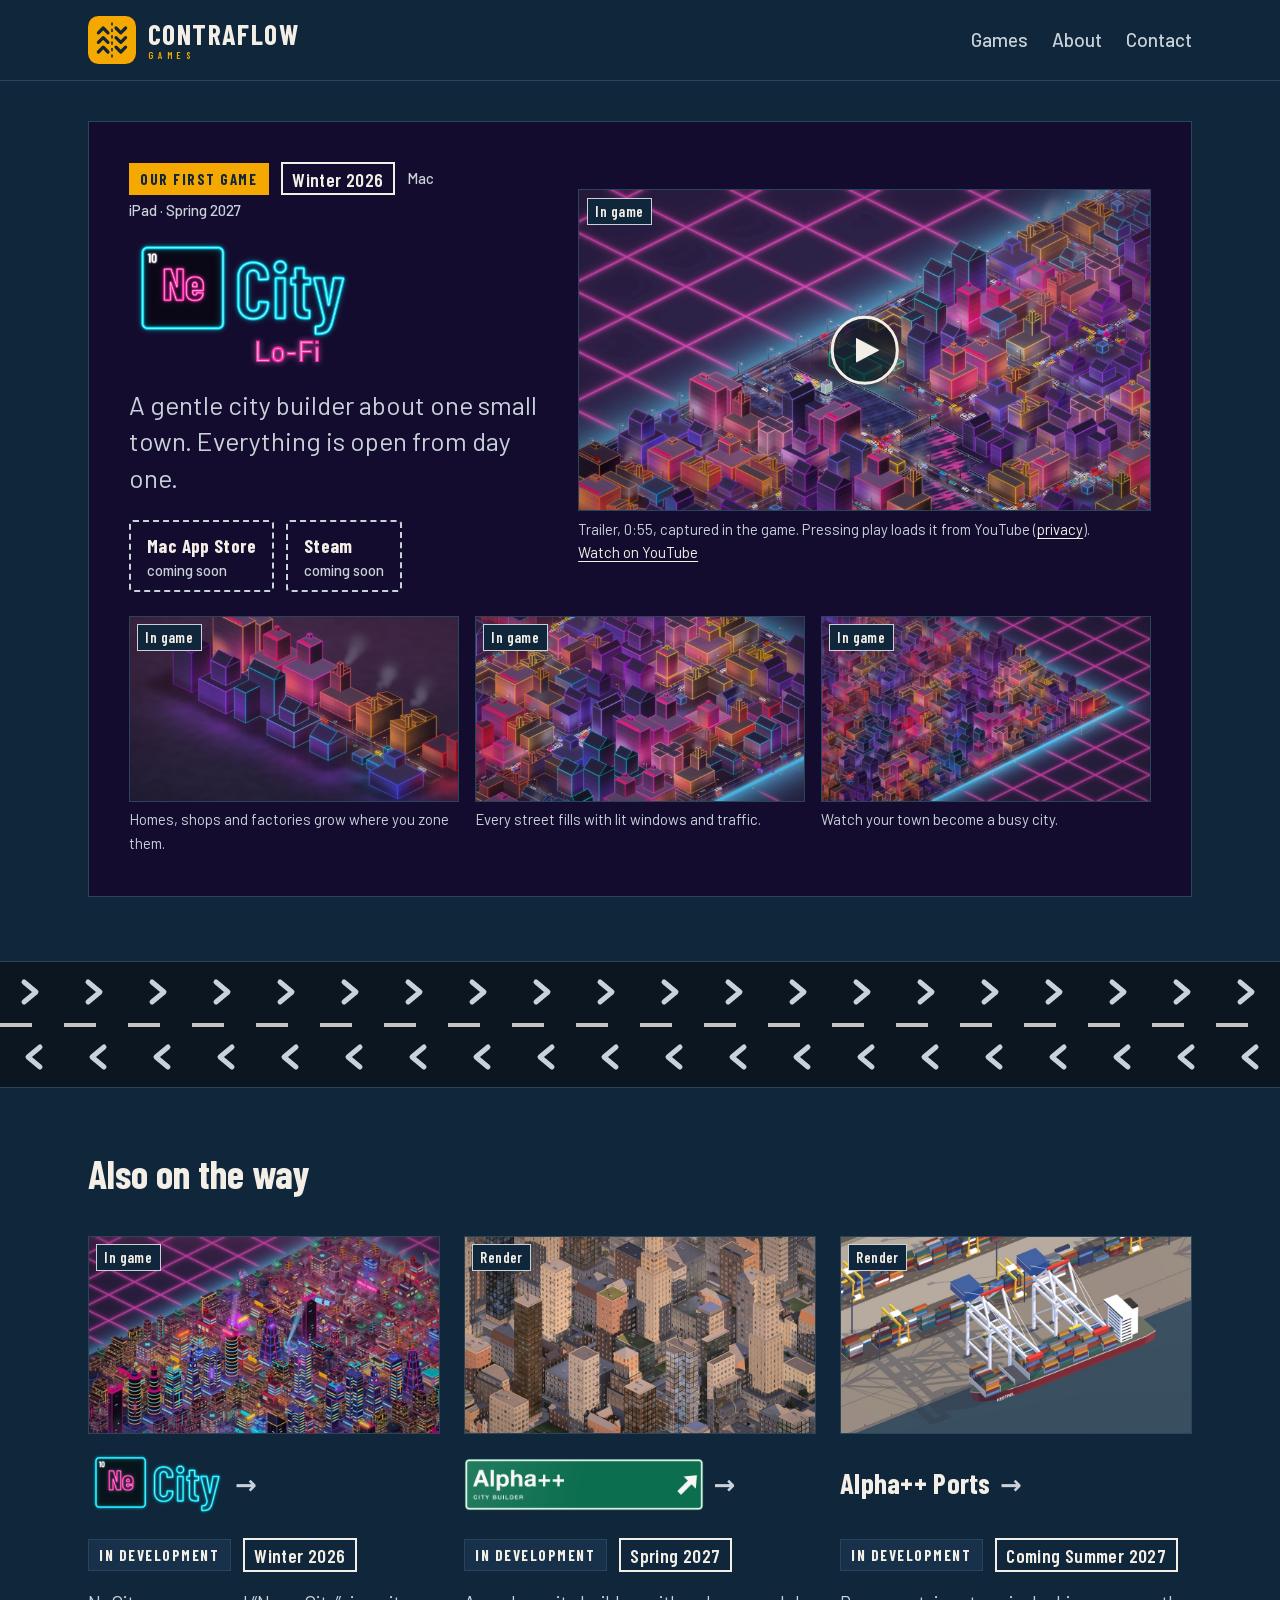
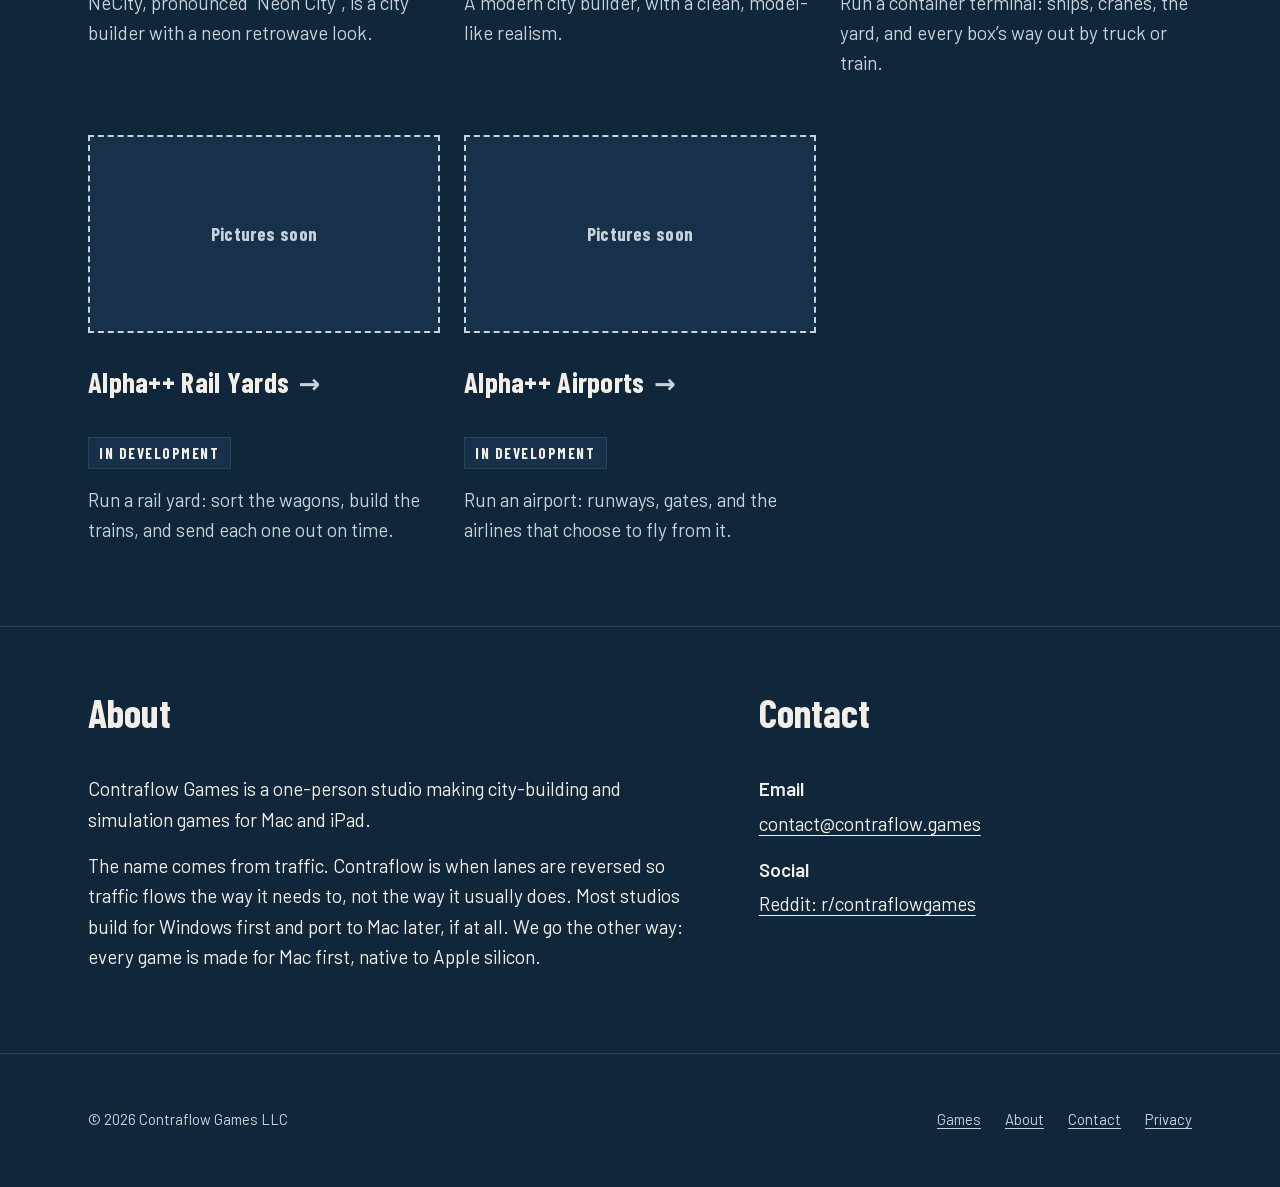
==== index.html @ c196de08 "Site: the port game is Alpha++ Ports; Alpha++ Rail Yards and Alpha++ Airports join as in development" ====
<!doctype html>
<html lang="en">
<head>
<meta charset="utf-8">
<meta name="viewport" content="width=device-width, initial-scale=1">
<title>Contraflow Games – city-building and simulation games</title>
<meta name="description" content="Contraflow Games makes city-building and simulation games for Mac.">
<link rel="icon" href="/favicon.svg" type="image/svg+xml">
<link rel="icon" href="/favicon-32.png" sizes="32x32" type="image/png">
<link rel="apple-touch-icon" href="/apple-touch-icon.png">
<link rel="manifest" href="/site.webmanifest">
<meta name="theme-color" content="#10263A">
<link rel="canonical" href="https://contraflow.games/">
<!-- Open Graph and Twitter, absolute to the live site. -->
<meta property="og:url" content="https://contraflow.games/">
<meta property="og:type" content="website">
<meta property="og:site_name" content="Contraflow Games">
<meta property="og:title" content="Contraflow Games – city-building and simulation games">
<meta property="og:description" content="Contraflow Games makes city-building and simulation games for Mac.">
<meta property="og:image" content="https://contraflow.games/og-image.png">
<meta property="og:image:width" content="1200">
<meta property="og:image:height" content="630">
<meta property="og:image:alt" content="The Contraflow Games lane mark and wordmark over a two-lane road">
<meta name="twitter:card" content="summary_large_image">
<meta name="twitter:title" content="Contraflow Games – city-building and simulation games">
<meta name="twitter:description" content="Contraflow Games makes city-building and simulation games for Mac.">
<meta name="twitter:image" content="https://contraflow.games/og-image.png">
<link rel="stylesheet" href="/brand/tokens.css">
<link rel="stylesheet" href="/assets/site.css">
</head>
<body>
<a class="skip" href="#main">Skip to content</a>
<header class="site-header">
  <div class="wrap">
    <a class="brand" href="/" aria-label="Contraflow Games, home">
      <img src="/logo/contraflow-lane-mark-full.svg" alt="" width="48" height="48">
      <span class="wordmark" aria-hidden="true"><span class="name">Contraflow</span><span class="kind">Games</span></span>
    </a>
    <nav class="site-nav" aria-label="Main">
      <ul>
        <li><a href="/games/">Games</a></li>
        <li><a href="/about/">About</a></li>
        <li><a href="/contact/">Contact</a></li>
      </ul>
    </nav>
  </div>
</header>
<main id="main">
  <h1 class="visually-hidden">Contraflow Games: city-building and simulation games, made for Mac</h1>
  <!-- NAME-DEPENDENT: "NeCity Lo-Fi" (renamed from NeCity Classic on 2026-10-12); the trademark check is still the owner's to-do. -->
  <section class="lead-game" aria-label="Our first game">
    <div class="wrap">
      <article class="game featured" aria-labelledby="classic">
        <div class="game-head">
          <ul class="labels">
            <li class="status first">Our first game</li>
            <li class="plate">Winter 2026</li>
            <li class="platform">Mac</li>
            <li class="platform">iPad · Spring 2027</li>
          </ul>
          <h2 class="game-name lead-name" id="classic"><img class="game-wordmark" src="/assets/img/brand/necity-lofi-lockup.png" alt="NeCity Lo-Fi" width="768" height="462"></h2>
          <p class="game-line">A gentle city builder about one small town. Everything is open from day one.</p>
          <!-- Placeholders until the store pages exist: plain text, not links. -->
          <ul class="stores" aria-label="Where to get it">
            <li class="store">Mac App Store<span class="store-when"><span class="visually-hidden"> — </span>coming soon</span></li>
            <li class="store">Steam<span class="store-when"><span class="visually-hidden"> — </span>coming soon</span></li>
          </ul>
        </div>
        <div class="gallery">
          <figure class="lead trailer">
            <!-- The NeCity trailer, on YouTube. Nothing from Google loads until the button is
                 pressed: /assets/trailer.js then swaps in a youtube-nocookie embed. The video ID
                 lives only in the "Watch on YouTube" link below (the script reads it from there),
                 which is also the way to the trailer without JavaScript. Never autoplay on load. -->
            <!-- The NeCity Lo-Fi trailer, on YouTube, loaded only on press (see the NeCity trailer's note and /assets/trailer.js). -->
            <div class="trailer-frame">
              <img src="/assets/img/lofi-trailer-poster-1600.jpg" width="1600" height="900" alt="">
              <span class="stamp">In game</span>
              <button type="button" class="trailer-play" aria-label="Play the NeCity Lo-Fi trailer" hidden></button>
            </div>
            <figcaption>Trailer, 0:55, captured in the game. Pressing play loads it from YouTube (<a href="/privacy/">privacy</a>). <a class="trailer-link" href="https://youtu.be/xC1ucnFZtsM">Watch on YouTube</a></figcaption>
          </figure>
          <ul class="shots">
            <li><figure><a class="zoom" href="/assets/img/lofi-first-blocks-2560.jpg"><img src="/assets/img/lofi-first-blocks-480.jpg" srcset="/assets/img/lofi-first-blocks-480.jpg 480w, /assets/img/lofi-first-blocks-800.jpg 800w, /assets/img/lofi-first-blocks-1600.jpg 1600w" sizes="(max-width: 760px) 100vw, 24rem" width="800" height="450" alt="NeCity Lo-Fi in game: homes, shops and factories along a lit street" loading="lazy" decoding="async"></a><span class="stamp">In game</span><figcaption>Homes, shops and factories grow where you zone them.</figcaption></figure></li>
            <li><figure><a class="zoom" href="/assets/img/lofi-street-life-2560.jpg"><img src="/assets/img/lofi-street-life-480.jpg" srcset="/assets/img/lofi-street-life-480.jpg 480w, /assets/img/lofi-street-life-800.jpg 800w, /assets/img/lofi-street-life-1600.jpg 1600w" sizes="(max-width: 760px) 100vw, 24rem" width="800" height="450" alt="NeCity Lo-Fi in game: a busy town of glowing blocks, with traffic on the streets between them" loading="lazy" decoding="async"></a><span class="stamp">In game</span><figcaption>Every street fills with lit windows and traffic.</figcaption></figure></li>
            <li><figure><a class="zoom" href="/assets/img/lofi-busy-city-2560.jpg"><img src="/assets/img/lofi-busy-city-480.jpg" srcset="/assets/img/lofi-busy-city-480.jpg 480w, /assets/img/lofi-busy-city-800.jpg 800w, /assets/img/lofi-busy-city-1600.jpg 1600w" sizes="(max-width: 760px) 100vw, 24rem" width="800" height="450" alt="NeCity Lo-Fi in game: a whole town grown into a busy city of glowing blocks" loading="lazy" decoding="async"></a><span class="stamp">In game</span><figcaption>Watch your town become a busy city.</figcaption></figure></li>
          </ul>
        </div>
      </article>
    </div>
  </section>
  <div class="road" aria-hidden="true">
    <div class="lane east"></div>
    <div class="centre-line"></div>
    <div class="lane west"></div>
  </div>
  <section class="section" id="games" aria-labelledby="games-title">
    <div class="wrap">
      <h2 id="games-title">Also on the way</h2>
      <div class="cards">
        <!-- NAME-DEPENDENT: "NeCity" is a working title, not yet trademark-cleared. Nothing with the name is published until the check clears. -->
        <article class="card" aria-labelledby="necity">
          <h3 class="game-name" id="necity"><a class="name-link" href="/games/#necity"><img class="game-wordmark" src="/assets/img/brand/necity-wordmark.png" alt="NeCity" width="852" height="421"></a></h3>
          <ul class="labels">
            <li class="status">In development</li>
            <li class="plate">Winter 2026</li>
          </ul>
          <figure><img src="/assets/img/necity-towers-480.jpg" srcset="/assets/img/necity-towers-480.jpg 480w, /assets/img/necity-towers-800.jpg 800w, /assets/img/necity-towers-1600.jpg 1600w" sizes="(max-width: 760px) 100vw, 24rem" width="800" height="450" alt="NeCity in game: the skyline up close, towers of many shapes lit in neon" loading="lazy" decoding="async"><span class="stamp">In game</span></figure>
          <p class="game-line">NeCity, pronounced &ldquo;Neon City&rdquo;, is a city builder with a neon retrowave look.</p>
        </article>
        <article class="card" aria-labelledby="alpha">
          <h3 class="game-name" id="alpha"><a class="name-link" href="/games/#alpha"><img class="game-wordmark sign" src="/assets/img/brand/alphapp-lockup.png" alt="Alpha++ · City builder" width="2356" height="520"></a></h3>
          <ul class="labels">
            <li class="status">In development</li>
            <li class="plate">Spring 2027</li>
          </ul>
          <figure><img src="/assets/img/alphapp-skyline-960.jpg" width="1600" height="900" alt="Alpha++ render: a dense downtown at golden hour, brick, stone and glass towers of many shapes, a staged hero frame" loading="lazy" decoding="async"><span class="stamp">Render</span></figure>
          <p class="game-line">A modern city builder, with a clean, model-like realism.</p>
        </article>
        <!-- PENDING: the in-game renders show invented ship lines ("Kestrel", "Corvane", "Halden") on the hulls, awaiting the owner's name check. -->
        <article class="card" aria-labelledby="quayside">
          <h3 class="game-name text-mark" id="quayside"><a class="name-link" href="/games/#quayside">Alpha++ Ports</a></h3>
          <ul class="labels">
            <li class="status">In development</li>
            <li class="plate">Coming Summer 2027</li>
          </ul>
          <figure><img src="/assets/img/port-terminal-hero-960.jpg" width="1600" height="900" alt="Alpha++ Ports render: two cranes working the container ship Kestrel at the quay, the stacked yard and its yard cranes behind" loading="lazy" decoding="async"><span class="stamp">Render</span></figure>
          <p class="game-line">Run a container terminal: ships, cranes, the yard, and every box&rsquo;s way out by truck or train.</p>
        </article>
        <article class="card" aria-labelledby="railyards">
          <h3 class="game-name text-mark" id="railyards"><a class="name-link" href="/games/#railyards">Alpha++ Rail Yards</a></h3>
          <ul class="labels">
            <li class="status">In development</li>
          </ul>
          <figure><div class="pic-soon" role="img" aria-label="Alpha++ Rail Yards: pictures soon">Pictures soon</div></figure>
          <p class="game-line">Run a rail yard: sort the wagons, build the trains, and send each one out on time.</p>
        </article>
        <article class="card" aria-labelledby="airports">
          <h3 class="game-name text-mark" id="airports"><a class="name-link" href="/games/#airports">Alpha++ Airports</a></h3>
          <ul class="labels">
            <li class="status">In development</li>
          </ul>
          <figure><div class="pic-soon" role="img" aria-label="Alpha++ Airports: pictures soon">Pictures soon</div></figure>
          <p class="game-line">Run an airport: runways, gates, and the airlines that choose to fly from it.</p>
        </article>
      </div>
    </div>
  </section>
  <section class="section" aria-label="About and contact">
    <div class="wrap split">
      <div class="prose">
        <h2>About</h2>
        <p>Contraflow Games is a one-person studio making city-building and simulation games for Mac and iPad.</p>
        <p>The name comes from traffic. Contraflow is when lanes are reversed so traffic flows the way it needs to, not the way it usually does. Most studios build for Windows first and port to Mac later, if at all. We go the other way: every game is made for Mac first, native to Apple silicon.</p>
      </div>
      <div>
        <h2>Contact</h2>
        <dl class="contact-list">
          <div><dt>Email</dt><dd><a href="mailto:contact@contraflow.games">contact@contraflow.games</a></dd></div>
          <div><dt>Social</dt><dd><a href="https://www.reddit.com/r/contraflowgames/" target="_blank" rel="noopener">Reddit: r/contraflowgames</a></dd></div>
        </dl>
      </div>
    </div>
  </section>
</main>
<footer class="site-footer">
  <div class="wrap">
    <p>© 2026 Contraflow Games LLC</p>
    <ul>
      <li><a href="/games/">Games</a></li>
      <li><a href="/about/">About</a></li>
      <li><a href="/contact/">Contact</a></li>
      <li><a href="/privacy/">Privacy</a></li>
    </ul>
  </div>
</footer>
<script src="/assets/trailer.js" defer></script>
<script src="/assets/zoom.js" defer></script>
</body>
</html>
---- brand/tokens.css ----
/*
  Contraflow Games – design tokens (v1, concept stage)
  Load fonts in <head>:
  <link rel="preconnect" href="https://fonts.googleapis.com">
  <link rel="preconnect" href="https://fonts.gstatic.com" crossorigin>
  <link href="https://fonts.googleapis.com/css2?family=Barlow:wght@400;500;600&family=Barlow+Condensed:wght@300;600;700;800&display=swap" rel="stylesheet">
*/

:root {
  /* Core palette */
  --cf-navy: #10263A;       /* default page background (dark theme) */
  --cf-ink: #0B1620;        /* one-color logo, deepest text */
  --cf-paper: #F3EFE6;      /* primary text on navy; light theme background */
  --cf-sand: #E7E1D3;       /* secondary surface on light theme */
  --cf-amber: #F5A800;      /* accent: primary action + logo badge. Never used as text on paper. */
  --cf-slate: #4A5A68;      /* secondary text on paper */
  --cf-mist: #C9D2DA;       /* secondary text on navy */
  --cf-line: #2A445B;       /* hairlines and borders on navy */

  /* Semantic roles (dark theme = default) */
  --bg: var(--cf-navy);
  --surface: #163149;       /* slightly lifted panel on navy; adjust if needed */
  --text: var(--cf-paper);
  --text-muted: var(--cf-mist);
  --accent: var(--cf-amber);
  --on-accent: var(--cf-navy);
  --border: var(--cf-line);

  /* Type */
  --font-display: 'Barlow Condensed', 'Arial Narrow', sans-serif;
  --font-body: 'Barlow', system-ui, -apple-system, 'Segoe UI', sans-serif;

  /* Type scale (fluid, adjust as needed) */
  --step--1: clamp(0.875rem, 0.85rem + 0.1vw, 0.95rem);
  --step-0: clamp(1.0625rem, 1rem + 0.25vw, 1.1875rem);
  --step-1: clamp(1.375rem, 1.25rem + 0.5vw, 1.625rem);
  --step-2: clamp(1.875rem, 1.6rem + 1.1vw, 2.5rem);
  --step-3: clamp(2.5rem, 2rem + 2.2vw, 3.75rem);
  --step-4: clamp(3.25rem, 2.4rem + 4vw, 6rem);

  /* Space and shape */
  --space-1: 0.5rem;
  --space-2: 1rem;
  --space-3: 1.5rem;
  --space-4: 2.5rem;
  --space-5: 4rem;
  --space-6: 6rem;
  --radius-badge: 22%;      /* matches the logo badge corner ratio (26/120) */
  --measure: 68ch;          /* max line length for body text */
}

/* Optional light theme */
:root[data-theme="light"] {
  --bg: var(--cf-paper);
  --surface: var(--cf-sand);
  --text: var(--cf-navy);
  --text-muted: var(--cf-slate);
  --border: #CFC8B6;
  /* Amber fails contrast as text on paper: keep it for badges and buttons with navy text. */
}
---- assets/site.css ----
/*
  Contraflow Games – site styles (v1).
  Every colour, font and size comes from brand/tokens.css, loaded before
  this file. The lane motif appears once, in the home page's road band.
*/

/* ---- Fonts: Barlow and Barlow Condensed, served from this site ---------
   The Latin files Google Fonts served before (2026-10-04), so the pages look
   the same and nothing loads from Google. SIL Open Font License 1.1: see
   assets/fonts/OFL.txt. */

@font-face { font-family: 'Barlow'; font-style: normal; font-weight: 400; font-display: swap;
  src: url(/assets/fonts/Barlow-400.woff2) format('woff2'); unicode-range: U+0000-00FF, U+0131, U+0152-0153, U+02BB-02BC, U+02C6, U+02DA, U+02DC, U+0304, U+0308, U+0329, U+2000-206F, U+20AC, U+2122, U+2191, U+2193, U+2212, U+2215, U+FEFF, U+FFFD; }
@font-face { font-family: 'Barlow'; font-style: normal; font-weight: 500; font-display: swap;
  src: url(/assets/fonts/Barlow-500.woff2) format('woff2'); unicode-range: U+0000-00FF, U+0131, U+0152-0153, U+02BB-02BC, U+02C6, U+02DA, U+02DC, U+0304, U+0308, U+0329, U+2000-206F, U+20AC, U+2122, U+2191, U+2193, U+2212, U+2215, U+FEFF, U+FFFD; }
@font-face { font-family: 'Barlow'; font-style: normal; font-weight: 600; font-display: swap;
  src: url(/assets/fonts/Barlow-600.woff2) format('woff2'); unicode-range: U+0000-00FF, U+0131, U+0152-0153, U+02BB-02BC, U+02C6, U+02DA, U+02DC, U+0304, U+0308, U+0329, U+2000-206F, U+20AC, U+2122, U+2191, U+2193, U+2212, U+2215, U+FEFF, U+FFFD; }
@font-face { font-family: 'Barlow Condensed'; font-style: normal; font-weight: 300; font-display: swap;
  src: url(/assets/fonts/BarlowCondensed-300.woff2) format('woff2'); unicode-range: U+0000-00FF, U+0131, U+0152-0153, U+02BB-02BC, U+02C6, U+02DA, U+02DC, U+0304, U+0308, U+0329, U+2000-206F, U+20AC, U+2122, U+2191, U+2193, U+2212, U+2215, U+FEFF, U+FFFD; }
@font-face { font-family: 'Barlow Condensed'; font-style: normal; font-weight: 600; font-display: swap;
  src: url(/assets/fonts/BarlowCondensed-600.woff2) format('woff2'); unicode-range: U+0000-00FF, U+0131, U+0152-0153, U+02BB-02BC, U+02C6, U+02DA, U+02DC, U+0304, U+0308, U+0329, U+2000-206F, U+20AC, U+2122, U+2191, U+2193, U+2212, U+2215, U+FEFF, U+FFFD; }
@font-face { font-family: 'Barlow Condensed'; font-style: normal; font-weight: 700; font-display: swap;
  src: url(/assets/fonts/BarlowCondensed-700.woff2) format('woff2'); unicode-range: U+0000-00FF, U+0131, U+0152-0153, U+02BB-02BC, U+02C6, U+02DA, U+02DC, U+0304, U+0308, U+0329, U+2000-206F, U+20AC, U+2122, U+2191, U+2193, U+2212, U+2215, U+FEFF, U+FFFD; }
@font-face { font-family: 'Barlow Condensed'; font-style: normal; font-weight: 800; font-display: swap;
  src: url(/assets/fonts/BarlowCondensed-800.woff2) format('woff2'); unicode-range: U+0000-00FF, U+0131, U+0152-0153, U+02BB-02BC, U+02C6, U+02DA, U+02DC, U+0304, U+0308, U+0329, U+2000-206F, U+20AC, U+2122, U+2191, U+2193, U+2212, U+2215, U+FEFF, U+FFFD; }

*, *::before, *::after { box-sizing: border-box; }

html { -webkit-text-size-adjust: 100%; background: var(--bg); }

body {
  margin: 0;
  background: var(--bg);
  color: var(--text);
  font: 400 var(--step-0)/1.6 var(--font-body);
}

img { max-width: 100%; height: auto; display: block; }

a { color: var(--text); text-underline-offset: 0.2em; text-decoration-thickness: 1px; }
a:hover { text-decoration-thickness: 2px; }
:focus-visible { outline: 3px solid var(--accent); outline-offset: 3px; border-radius: 2px; }

.skip {
  position: absolute; left: var(--space-2); top: -4rem;
  background: var(--accent); color: var(--on-accent);
  padding: var(--space-1) var(--space-2); font-weight: 600; z-index: 10;
}
.skip:focus { top: var(--space-2); }
/* Read by screen readers and search engines, not drawn: the home page's h1. */
.visually-hidden { position: absolute; width: 1px; height: 1px; overflow: hidden; clip-path: inset(50%); white-space: nowrap; }

.wrap { width: 100%; max-width: 72rem; margin-inline: auto; padding-inline: var(--space-3); }

/* ---- Header ---------------------------------------------------------- */

.site-header { border-bottom: 1px solid var(--border); }
.site-header .wrap {
  display: flex; flex-wrap: wrap; align-items: center; justify-content: space-between;
  gap: var(--space-2) var(--space-3); padding-block: var(--space-2);
}
.brand { display: inline-flex; align-items: center; gap: 0.75rem; text-decoration: none; }
.brand img { width: 48px; height: 48px; }

/* The wordmark, live text (BRAND.md). */
.wordmark { display: inline-flex; flex-direction: column; line-height: 1; font-family: var(--font-display); text-transform: uppercase; }
.wordmark .name { font-weight: 700; letter-spacing: 0.05em; color: var(--text); font-size: 1.75rem; }
.wordmark .kind { font-weight: 600; letter-spacing: 0.5em; color: var(--accent); font-size: 0.6rem; margin-top: 0.3em; }

.site-nav ul { display: flex; flex-wrap: wrap; gap: var(--space-1) var(--space-3); list-style: none; margin: 0; padding: 0; }
.site-nav a { font-weight: 500; text-decoration: none; color: var(--text-muted); padding-block: 0.25rem; }
.site-nav a:hover, .site-nav a[aria-current="page"] { color: var(--text); text-decoration: underline; text-decoration-thickness: 2px; }

/* ---- The road: the one memorable idea -------------------------------- */

.hero { padding-block: var(--space-5) 0; }
.hero-wordmark { margin: 0 0 var(--space-3); }
.hero-wordmark .name { font-size: var(--step-4); }
.hero-wordmark .kind { font-size: calc(var(--step-4) / 3); }
.hero h1 {
  font: 800 var(--step-3)/1.02 var(--font-display);
  margin: 0 0 var(--space-2);
  text-wrap: balance;
}
.hero .subline {
  font: 300 var(--step-2)/1.2 var(--font-display);
  color: var(--text-muted);
  margin: 0 0 var(--space-4);
  max-width: var(--measure);
}

/* Two lanes, opposing chevrons, a dashed centre line: the logo's road
   turned on its side and run the width of the page. On the home page it
   divides the first game from the rest. */
.road {
  background: var(--cf-ink);
  border-block: 1px solid var(--border);
  padding-block: 0.9rem;
  display: grid; gap: 0.9rem;
}
.lane {
  height: 32px;
  background-color: var(--text-muted);
  -webkit-mask-repeat: repeat-x; mask-repeat: repeat-x;
  -webkit-mask-size: 64px 32px; mask-size: 64px 32px;
}
.lane.east { -webkit-mask-image: url("/assets/chevron-right.svg"); mask-image: url("/assets/chevron-right.svg"); }
.lane.west { -webkit-mask-image: url("/assets/chevron-left.svg"); mask-image: url("/assets/chevron-left.svg"); }
.centre-line {
  height: 4px;
  background: repeating-linear-gradient(90deg, var(--text) 0 32px, transparent 32px 64px);
  opacity: 0.8;
}
/* The page's one moment: each lane glides in from its own direction, once. */
@media (prefers-reduced-motion: no-preference) {
  .lane.east { animation: east 1.1s cubic-bezier(0.2, 0.7, 0.2, 1) both; }
  .lane.west { animation: west 1.1s cubic-bezier(0.2, 0.7, 0.2, 1) both; }
  @keyframes east { from { -webkit-mask-position: -256px 0; mask-position: -256px 0; opacity: 0; } to { -webkit-mask-position: 0 0; mask-position: 0 0; opacity: 1; } }
  @keyframes west { from { -webkit-mask-position: 256px 0; mask-position: 256px 0; opacity: 0; } to { -webkit-mask-position: 0 0; mask-position: 0 0; opacity: 1; } }
}

/* ---- Buttons: amber is for the one action ----------------------------- */

.button {
  display: inline-block;
  background: var(--accent); color: var(--on-accent);
  font: 600 var(--step-0)/1 var(--font-body);
  padding: 0.95rem 1.5rem;
  border-radius: 4px;
  text-decoration: none;
}
.button:hover { text-decoration: underline; text-decoration-thickness: 2px; }

/* ---- Sections --------------------------------------------------------- */

main { display: block; }
.section { padding-block: var(--space-5); }
.section + .section { border-top: 1px solid var(--border); }
.section h2 { font: 700 var(--step-2)/1.1 var(--font-display); margin: 0 0 var(--space-4); }
.page-head { padding-block: var(--space-5) var(--space-3); }
.page-head h1 { font: 800 var(--step-3)/1.05 var(--font-display); margin: 0; }
.prose { max-width: var(--measure); }
.prose p { margin: 0 0 var(--space-2); }
/* The privacy policy: a long page of short sections, so smaller section
   heads than the home page's, lists, and file paths that may wrap. */
.policy h2 { font: 700 var(--step-1)/1.15 var(--font-display); margin: var(--space-4) 0 var(--space-1); }
.policy ul { margin: 0 0 var(--space-2); padding-left: 1.2em; display: grid; gap: var(--space-1); }
.policy code { font-size: 0.92em; overflow-wrap: anywhere; color: var(--text); }
.muted { color: var(--text-muted); }

/* ---- Games ------------------------------------------------------------ */
/* One layout for every game, on the home page and the games page: the head
   (name, labels, one line) comes first in the page, so on a phone the name
   is read before the pictures; from 761 px the pictures sit beside it. */

:root {
  --name-h: 4.5rem;          /* every game name sits in a box this tall */
  --necity-night: #140C2E;   /* the featured game's panel (see below) */
}

.game { display: grid; gap: var(--space-3) var(--space-4); align-items: start; }
.game + .game { margin-top: var(--space-5); padding-top: var(--space-5); border-top: 2px dashed var(--border); }
.game-head > :last-child { margin-bottom: 0; }
.game-line { margin: 0 0 var(--space-2); color: var(--text-muted); max-width: var(--measure); }

@media (min-width: 761px) {
  .game { grid-template-columns: minmax(0, 1fr) minmax(0, 2fr); }
  .game.featured { grid-template-columns: minmax(0, 5fr) minmax(0, 7fr); align-items: center; }
  .game.featured .gallery { display: contents; }
  .game.featured .shots { grid-column: 1 / -1; }
  /* Lo-Fi's seven store shots, four to a row. */
  .shots.wide-first { grid-template-columns: repeat(4, minmax(0, 1fr)); }
}

/* The name: one box height for every game, so no name shouts over another.
   A game's logo is its own artwork and keeps its own colours. */
.game .game-name, .card .game-name {
  display: flex; align-items: center;
  height: var(--name-h); margin: 0 0 var(--space-2);
  line-height: 1;
}
.game-name img.game-wordmark { height: 100%; width: auto; max-width: 100%; object-fit: contain; object-position: left center; }
/* Alpha++'s lockup is a solid sign, heavier than the neon wordmarks at the same height. */
.game-name img.game-wordmark.sign { height: 78%; }
/* A game without a wordmark yet: its name in the display face, mixed case, sized to sit with the logos. */
.game .game-name.text-mark, .card .game-name.text-mark {
  height: auto; min-height: var(--name-h);
  font: 700 clamp(1.6rem, 1.3rem + 0.6vw, 2rem)/1.05 var(--font-display);
  letter-spacing: 0.01em;
}
/* The featured game's name is the one larger name on a page. */
.game .game-name.lead-name { height: calc(var(--name-h) * 1.9); }

/* Labels: three kinds, three looks. A status is a filled chip in capitals,
   a date is the square sign plate, a platform is plain text. */
.labels { display: flex; flex-wrap: wrap; align-items: center; gap: var(--space-1) 0.75rem; margin: 0 0 var(--space-2); padding: 0; list-style: none; }
.status {
  font: 700 var(--step--1)/1 var(--font-display);
  letter-spacing: 0.1em; text-transform: uppercase;
  background: var(--surface); color: var(--text);
  border: 1px solid var(--border);
  padding: 0.5rem 0.65rem 0.45rem;
}
.status.first { background: var(--accent); color: var(--on-accent); border-color: var(--accent); }
.plate {
  font: 600 var(--step-0)/1 var(--font-display);
  letter-spacing: 0.02em;
  border: 2px solid var(--text);
  padding: 0.35rem 0.6rem 0.3rem;
}
.platform { font: 500 var(--step--1)/1 var(--font-body); color: var(--text-muted); }

/* The store buttons: placeholders until the store pages exist. Dashed like
   roadworks and not links, so nobody mistakes them for broken buttons. */
.stores { display: flex; flex-wrap: wrap; gap: 0.75rem; margin: var(--space-3) 0 0; padding: 0; list-style: none; }
.store {
  font: 700 var(--step-0)/1.2 var(--font-display); letter-spacing: 0.02em;
  border: 2px dashed var(--text-muted); border-radius: 4px;
  padding: 0.8rem 1rem;
}
.store-when { display: block; margin-top: 0.3rem; font: 500 var(--step--1)/1 var(--font-body); letter-spacing: 0; color: var(--text-muted); }

/* ---- Pictures ---------------------------------------------------------- */

.gallery { display: grid; gap: var(--space-2); margin: 0; }
.gallery figure, .shots figure, .card figure { margin: 0; }
.gallery figcaption, .shots figcaption, .pair figcaption { font-size: var(--step--1); color: var(--text-muted); margin-top: 0.4rem; }
.gallery img, .shots img, .pair img, .card figure img { width: 100%; aspect-ratio: 16 / 9; object-fit: cover; border: 1px solid var(--border); }
.shots { display: grid; grid-template-columns: repeat(3, minmax(0, 1fr)); gap: var(--space-2); margin: 0; padding: 0; list-style: none; }
.pair { display: grid; gap: var(--space-2); margin: 0; grid-template-columns: repeat(2, minmax(0, 1fr)); }
.pair figcaption { grid-column: 1 / -1; margin-top: 0; }
.gallery-note { font-size: var(--step--1); color: var(--text-muted); margin: 0; }
.pic, .shots figure, .card figure { position: relative; }

/* A game with no pictures yet: a 16:9 box dashed like the store placeholders,
   so it reads as roadworks rather than a missing image. */
.pic-soon {
  display: flex; align-items: center; justify-content: center;
  aspect-ratio: 16 / 9; box-sizing: border-box;
  border: 2px dashed var(--text-muted); background: var(--surface);
  font: 700 var(--step-0)/1 var(--font-display); letter-spacing: 0.02em;
  color: var(--text-muted);
}
.pair .pic-soon { grid-column: 1 / -1; }

/* The honest label, on the picture itself: "In game" for gameplay captures,
   "Render" for staged or offline frames. */
.stamp {
  position: absolute; left: 0.5rem; top: 0.5rem; z-index: 1;
  background: var(--bg); color: var(--text);
  border: 1px solid var(--text-muted);
  font: 600 var(--step--1)/1 var(--font-display); letter-spacing: 0.03em;
  padding: 0.3rem 0.45rem;
  pointer-events: none;
}

/* The trailer: a poster and a play button until pressed (assets/trailer.js),
   then the YouTube player in the same 16:9 box. */
.trailer-frame { position: relative; aspect-ratio: 16 / 9; background: #000; border: 1px solid var(--border); }
.trailer-frame img { display: block; width: 100%; height: 100%; aspect-ratio: auto; object-fit: cover; border: 0; }
.trailer-frame iframe { display: block; width: 100%; height: 100%; border: 0; }
.trailer-play {
  position: absolute; inset: 50% auto auto 50%; translate: -50% -50%;
  width: clamp(3.5rem, 12%, 6rem); aspect-ratio: 1; padding: 0; cursor: pointer;
  border: 3px solid var(--text); border-radius: 50%;
  background: color-mix(in srgb, var(--cf-ink) 70%, transparent);
}
/* The triangle, drawn with a clip so it follows the button's size. */
.trailer-play::before {
  content: ""; position: absolute; inset: 30% 26% 30% 36%;
  background: var(--text); clip-path: polygon(0 0, 100% 50%, 0 100%);
}
.trailer-play:hover, .trailer-play:focus-visible { border-color: var(--accent); }
.trailer-play:hover::before, .trailer-play:focus-visible::before { background: var(--accent); }
.trailer-link { color: var(--text); white-space: nowrap; }

/* Alpha++: the exit-tab sign stands in front of its city, like a real sign. */
.pic { overflow: hidden; }
.gallery .pic img.road-sign {
  position: absolute; right: 4%; bottom: 6%; width: 44%; height: auto;
  aspect-ratio: auto; border: 0; object-fit: contain;
  filter: drop-shadow(0 0.4rem 0.8rem rgb(0 0 0 / 0.45));
}

/* ---- The featured game ------------------------------------------------- */
/* NeCity Lo-Fi, the first game out. Its panel is the neon night sky, the one
   place the site steps outside the studio palette, and only behind the
   featured game. The other neon game, NeCity, sits on the studio navy, so the
   two families' logos never share a panel. */

.lead-game { padding-block: var(--space-4) var(--space-5); }
.game.featured { background: var(--necity-night); padding: var(--space-4); border: 1px solid var(--border); }
.game.featured + .game { border-top: 0; }
.game.featured .game-line { color: var(--cf-mist); font-size: var(--step-1); line-height: 1.4; max-width: 32ch; }

/* ---- Home: "Also on the way" -------------------------------------------- */

.cards { display: grid; grid-template-columns: repeat(3, minmax(0, 1fr)); gap: var(--space-4) var(--space-3); }
.card { display: flex; flex-direction: column; }
.card figure { margin-bottom: var(--space-2); }
/* A card's logo or name is its link to the game's section on the games page:
   an arrow says so at rest, and it turns amber with an underline on hover and focus. */
.name-link { display: inline-flex; align-items: center; gap: 0.6rem; height: 100%; max-width: 100%; color: var(--text); text-decoration: none; border-bottom: 2px solid transparent; padding-bottom: 2px; }
.name-link::after { content: "\2192" / ""; font: 600 var(--step-1)/1 var(--font-body); color: var(--text-muted); flex: none; }
.name-link:hover, .name-link:focus-visible { border-bottom-color: var(--accent); }
.name-link:hover::after, .name-link:focus-visible::after { color: var(--accent); }
.name-link img.game-wordmark { height: 100%; min-width: 0; }
.name-link img.game-wordmark.sign { height: 78%; }
@media (min-width: 761px) {
  /* Beside each other, the cards line up picture-first; on a phone the name leads. */
  .card figure { order: -1; }
}

@media (max-width: 760px) {
  :root { --name-h: 3.5rem; }
  .game.featured { padding: var(--space-2); }
  .pair { grid-template-columns: 1fr; }
  /* On a phone, the whole-city view leads full width and the other six pair up. */
  .shots.wide-first li:last-child:nth-child(odd) { grid-column: auto; }
  .shots.wide-first li:first-child { grid-column: 1 / -1; }
  .shots { grid-template-columns: repeat(2, minmax(0, 1fr)); }
  .shots li:last-child:nth-child(odd) { grid-column: 1 / -1; }
  /* The home page's three screenshots: a sideways swipe row. */
  .lead-game .shots { display: flex; overflow-x: auto; scroll-snap-type: x mandatory; padding-bottom: var(--space-1); }
  .lead-game .shots li { flex: 0 0 80%; scroll-snap-align: start; }
  .lead-game { padding-block: var(--space-2) var(--space-4); }
  .cards { grid-template-columns: 1fr; }
  .card + .card { border-top: 2px dashed var(--border); padding-top: var(--space-4); }
}

/* ---- Placeholders: roadworks, visibly unfinished ------------------------ */

.ph {
  display: inline-block;
  font-family: var(--font-display); font-weight: 600;
  color: var(--text);
  border: 2px dashed var(--text-muted);
  background: repeating-linear-gradient(135deg, var(--surface) 0 8px, transparent 8px 16px);
  padding: 0.1rem 0.45rem;
}

/* ---- About and contact on the home page --------------------------------- */

.split { display: grid; grid-template-columns: minmax(0, 1.4fr) minmax(0, 1fr); gap: var(--space-5); }
.contact-list { list-style: none; margin: 0; padding: 0; display: grid; gap: var(--space-2); }
.contact-list dt, .label { font-weight: 600; }
.contact-list dd { margin: 0.25rem 0 0; }

/* ---- Footer ------------------------------------------------------------- */

.site-footer { border-top: 1px solid var(--border); padding-block: var(--space-4); color: var(--text-muted); font-size: var(--step--1); }
.site-footer .wrap { display: flex; flex-wrap: wrap; gap: var(--space-2) var(--space-4); justify-content: space-between; align-items: center; }
.site-footer ul { display: flex; flex-wrap: wrap; gap: var(--space-3); list-style: none; margin: 0; padding: 0; }
.site-footer a { color: var(--text-muted); }

/* ---- 404 ----------------------------------------------------------------- */

.closed { padding-block: var(--space-6); }
.closed h1 { font: 800 var(--step-4)/1 var(--font-display); margin: 0 0 var(--space-2); }

/* ---- Narrow ------------------------------------------------------------- */

@media (max-width: 760px) {
  .split { grid-template-columns: 1fr; gap: var(--space-3); }
  .shots { gap: var(--space-1); }
  .hero { padding-block: var(--space-4) 0; }
}
@media (max-width: 400px) {
  .wrap { padding-inline: var(--space-2); }
}

/* Game pictures open full size (/assets/zoom.js; without it, the link opens the file). */
a.zoom { display: block; cursor: zoom-in; }
a.zoom:hover img { border-color: var(--accent); }
.viewer { border: 0; padding: 0; margin: 0; max-width: 100vw; max-height: 100vh; width: 100vw; height: 100vh; background: transparent; color: var(--text); }
.viewer::backdrop { background: rgba(8, 14, 22, 0.97); }
.viewer figure { margin: 0; height: 100%; display: flex; flex-direction: column; align-items: center; justify-content: center; gap: var(--space-2); padding: 3.5rem 1rem 2rem; box-sizing: border-box; }
.viewer figure img { max-width: 100%; max-height: calc(100% - 3rem); width: auto; height: auto; border: 1px solid var(--border); }
.viewer figcaption { font-size: var(--step--1); color: var(--text-muted); text-align: center; max-width: 60ch; }
.viewer button { position: absolute; background: var(--bg); color: var(--text); border: 1px solid var(--border); font: inherit; cursor: pointer; min-width: 44px; min-height: 44px; display: grid; place-items: center; }
.viewer button:hover, .viewer button:focus-visible { border-color: var(--accent); }
.viewer-close { top: 0.75rem; right: 0.75rem; padding: 0 1rem; }
.viewer-prev, .viewer-next { top: 50%; transform: translateY(-50%); padding: 0; }
.viewer-prev { left: 0.75rem; } .viewer-next { right: 0.75rem; }
.viewer-prev svg, .viewer-next svg { display: block; }
@media (max-width: 760px) { .viewer-prev, .viewer-next { top: auto; bottom: 0.75rem; transform: none; } }
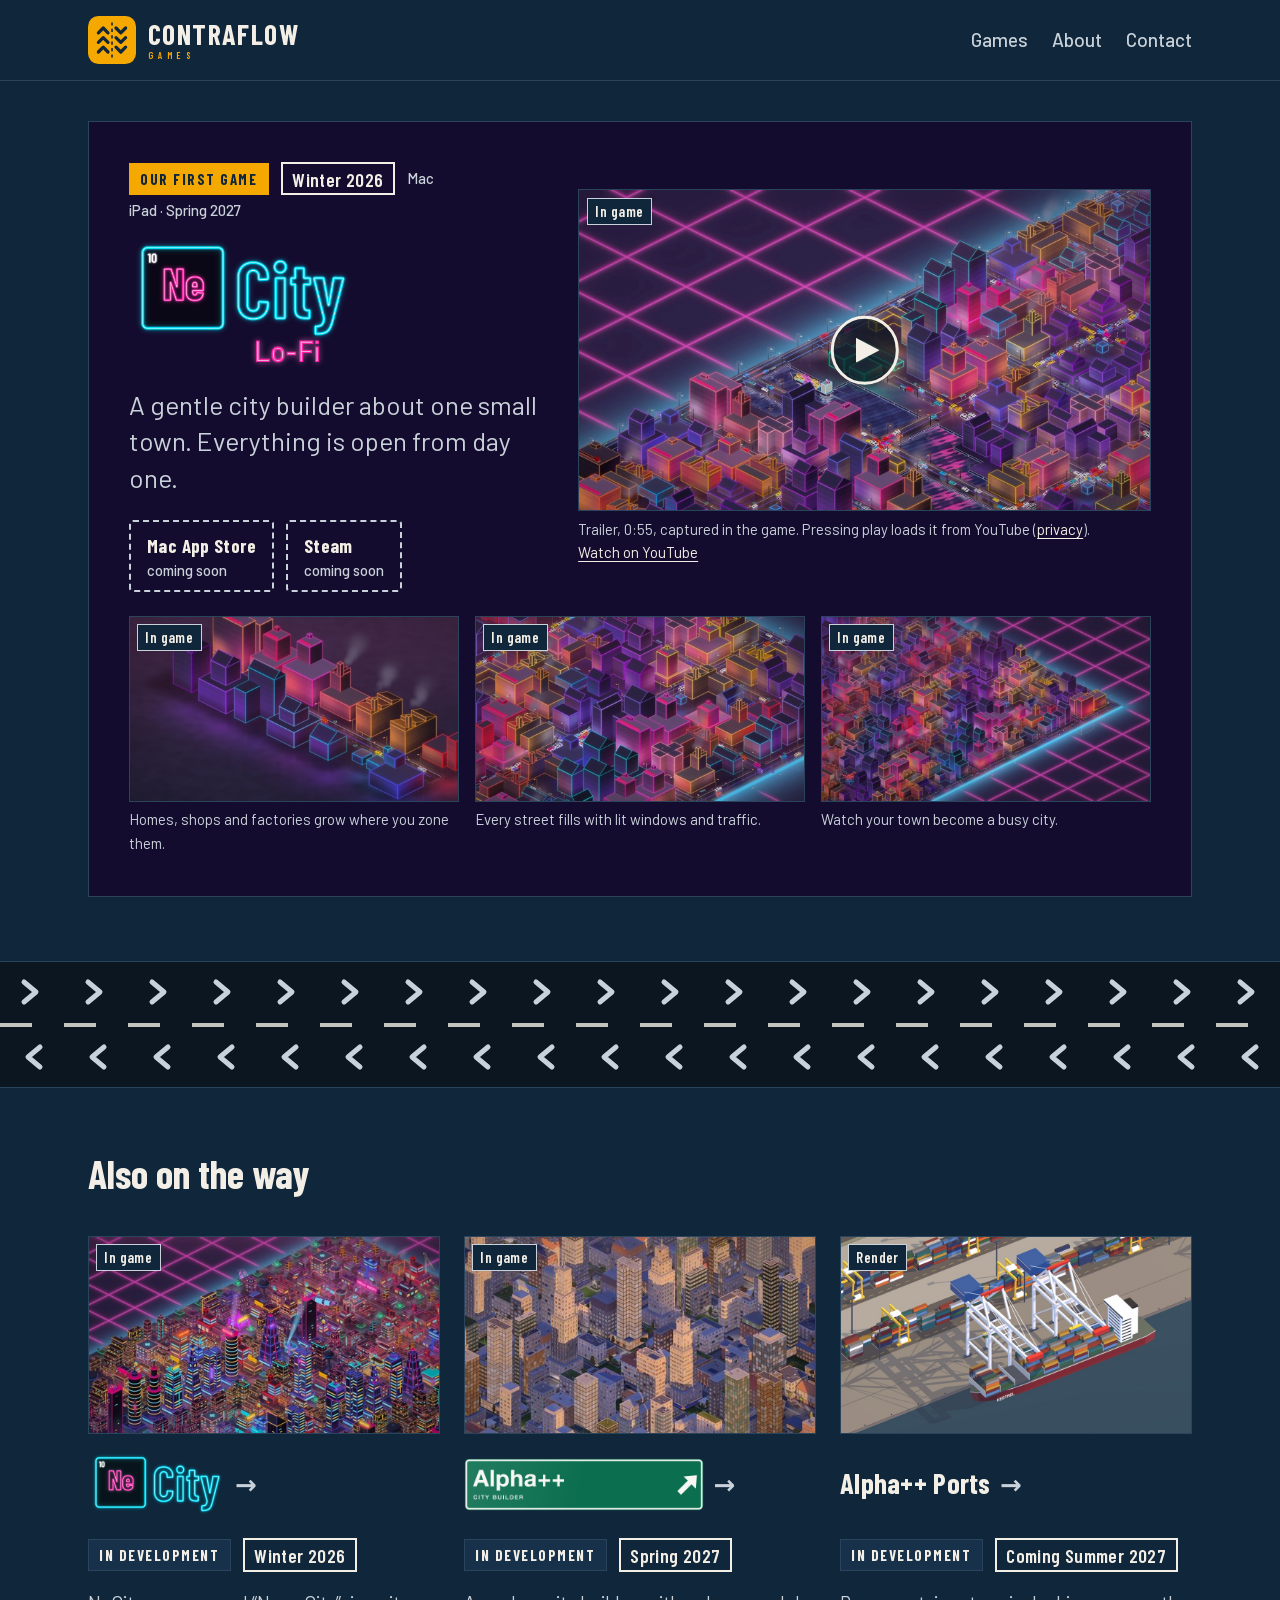
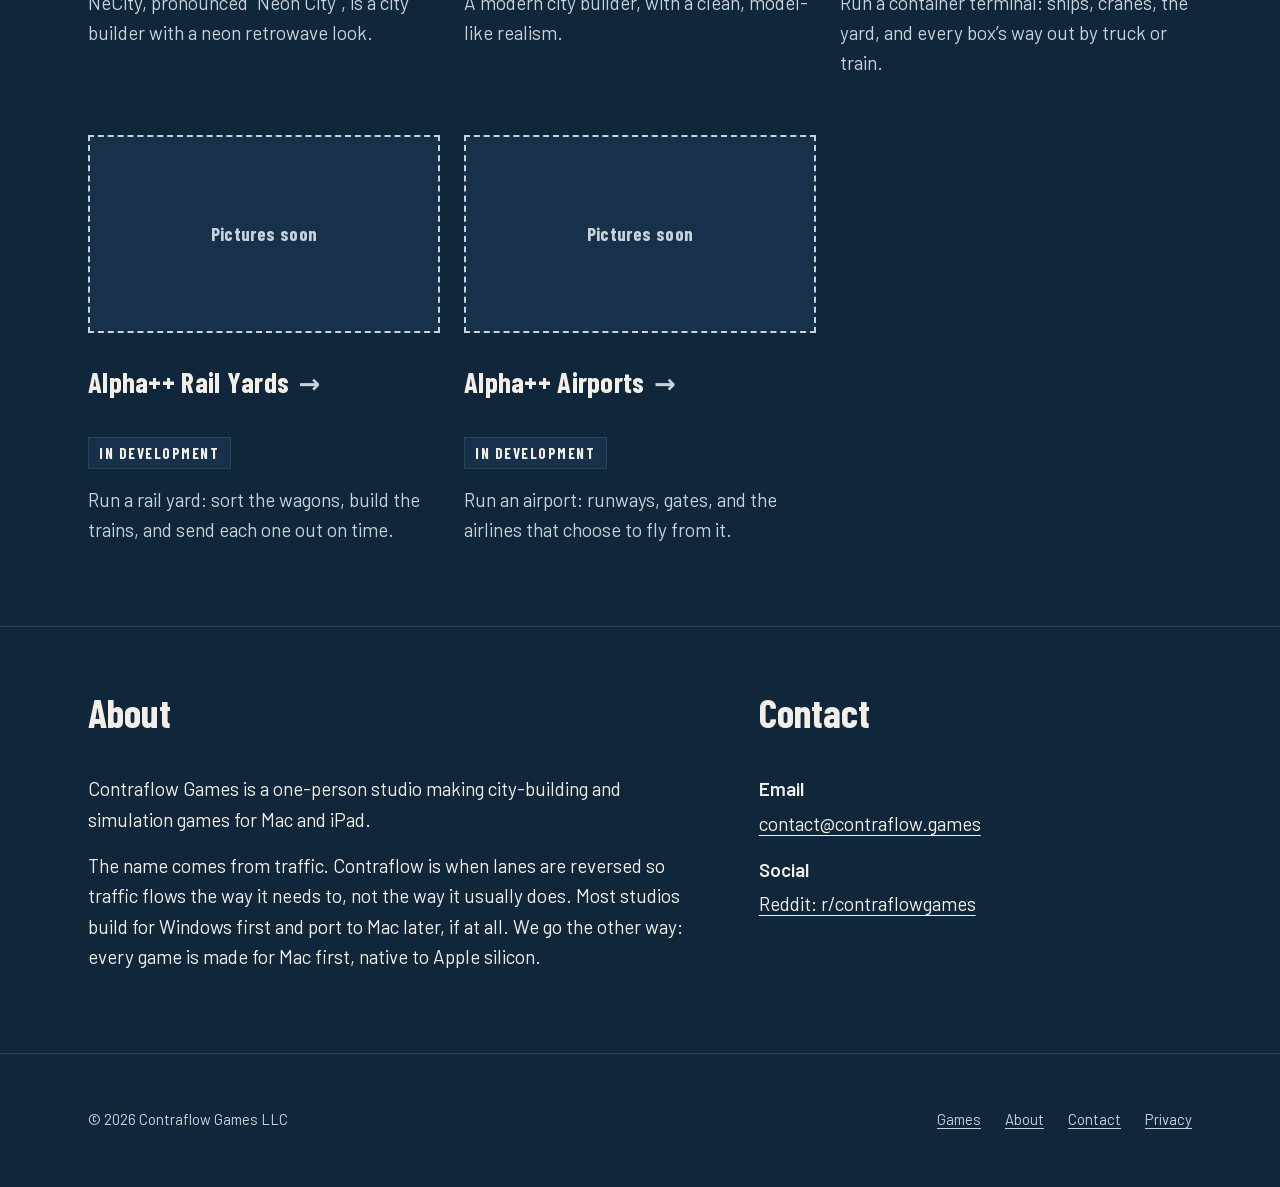
==== commit bd8362f1: "Site: Alpha++'s new in-game stills (skyline, street, river, whole city at 18:30) replace the 10-08 r" ====
--- a/index.html
+++ b/index.html
@@ -114,7 +114,7 @@
             <li class="status">In development</li>
             <li class="plate">Spring 2027</li>
           </ul>
-          <figure><img src="/assets/img/alphapp-skyline-960.jpg" width="1600" height="900" alt="Alpha++ render: a dense downtown at golden hour, brick, stone and glass towers of many shapes, a staged hero frame" loading="lazy" decoding="async"><span class="stamp">Render</span></figure>
+          <figure><img src="/assets/img/alphapp-skyline-480.jpg" srcset="/assets/img/alphapp-skyline-480.jpg 480w, /assets/img/alphapp-skyline-800.jpg 800w, /assets/img/alphapp-skyline-1600.jpg 1600w" sizes="(max-width: 760px) 100vw, 24rem" width="1600" height="900" alt="Alpha++ in game: a dense downtown at 18:30, brick, stone and glass towers of many shapes in low evening sun" loading="lazy" decoding="async"><span class="stamp">In game</span></figure>
           <p class="game-line">A modern city builder, with a clean, model-like realism.</p>
         </article>
         <!-- PENDING: the in-game renders show invented ship lines ("Kestrel", "Corvane", "Halden") on the hulls, awaiting the owner's name check. -->
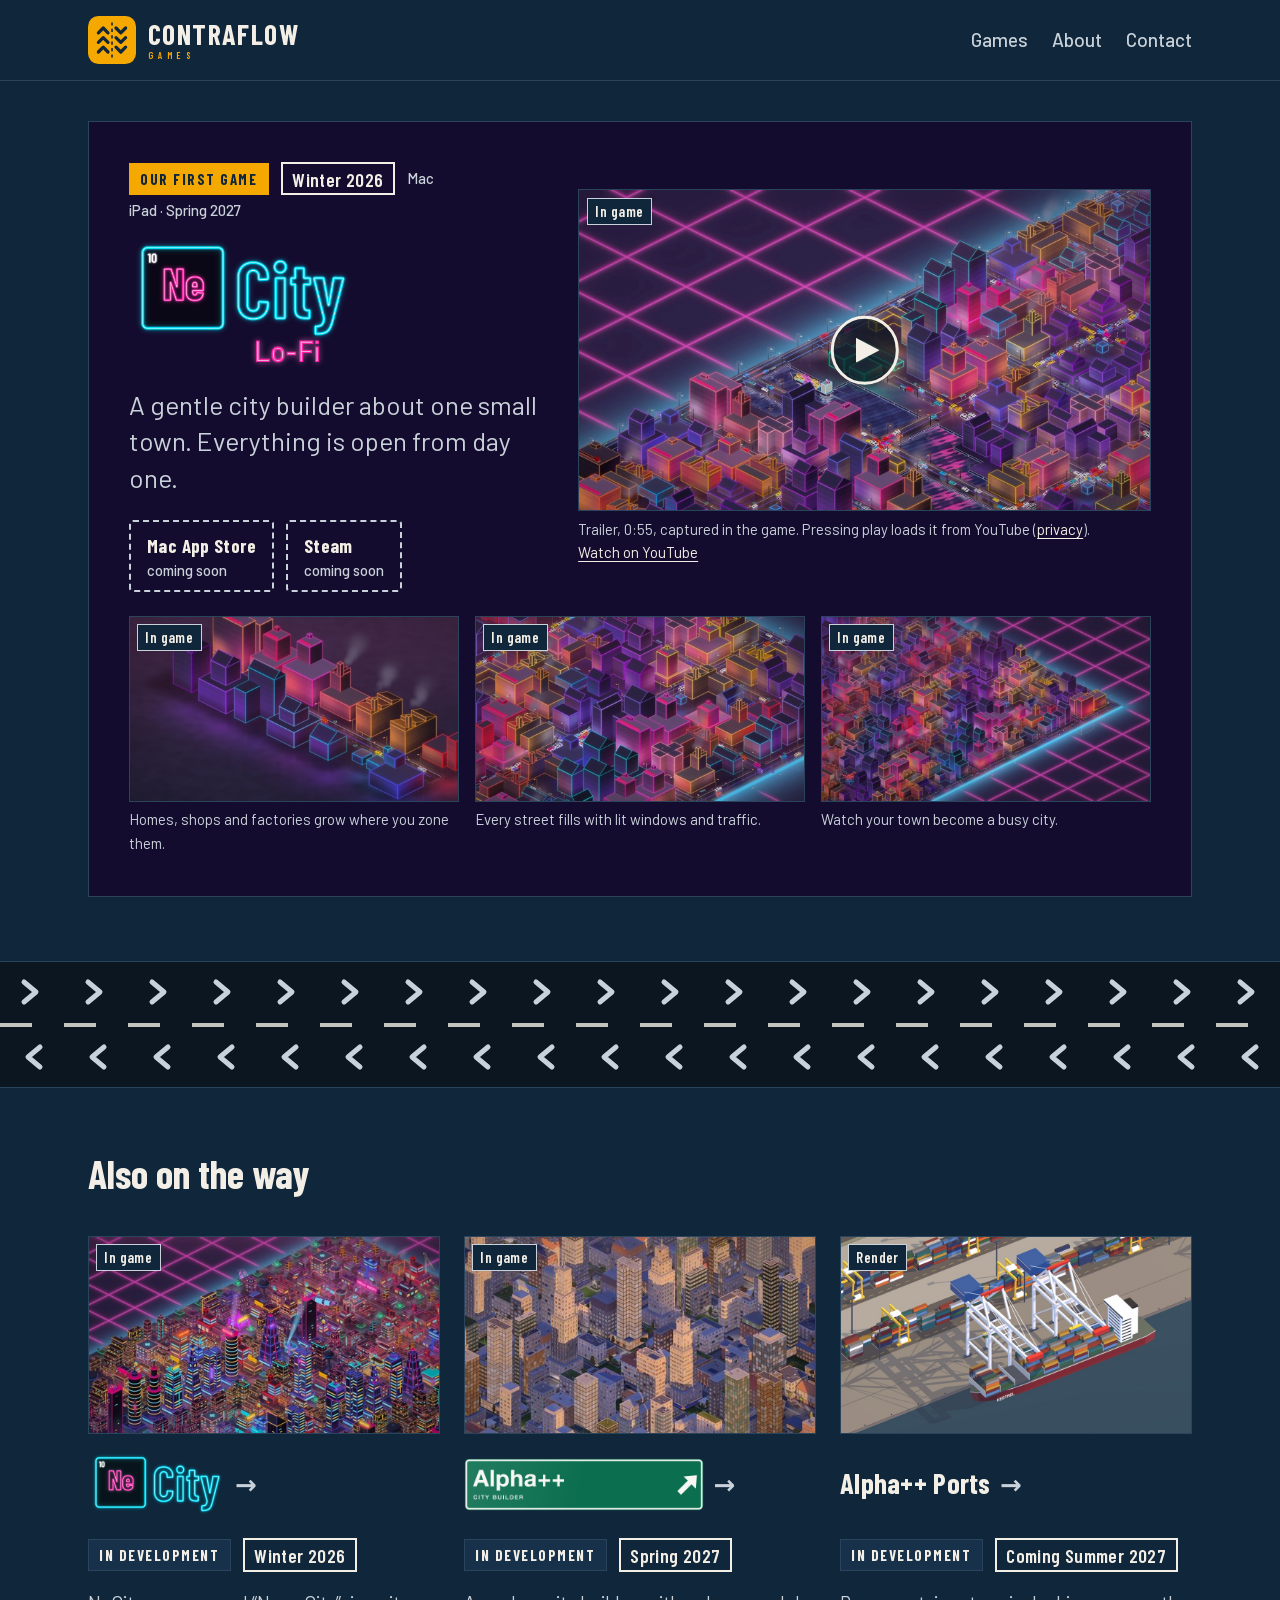
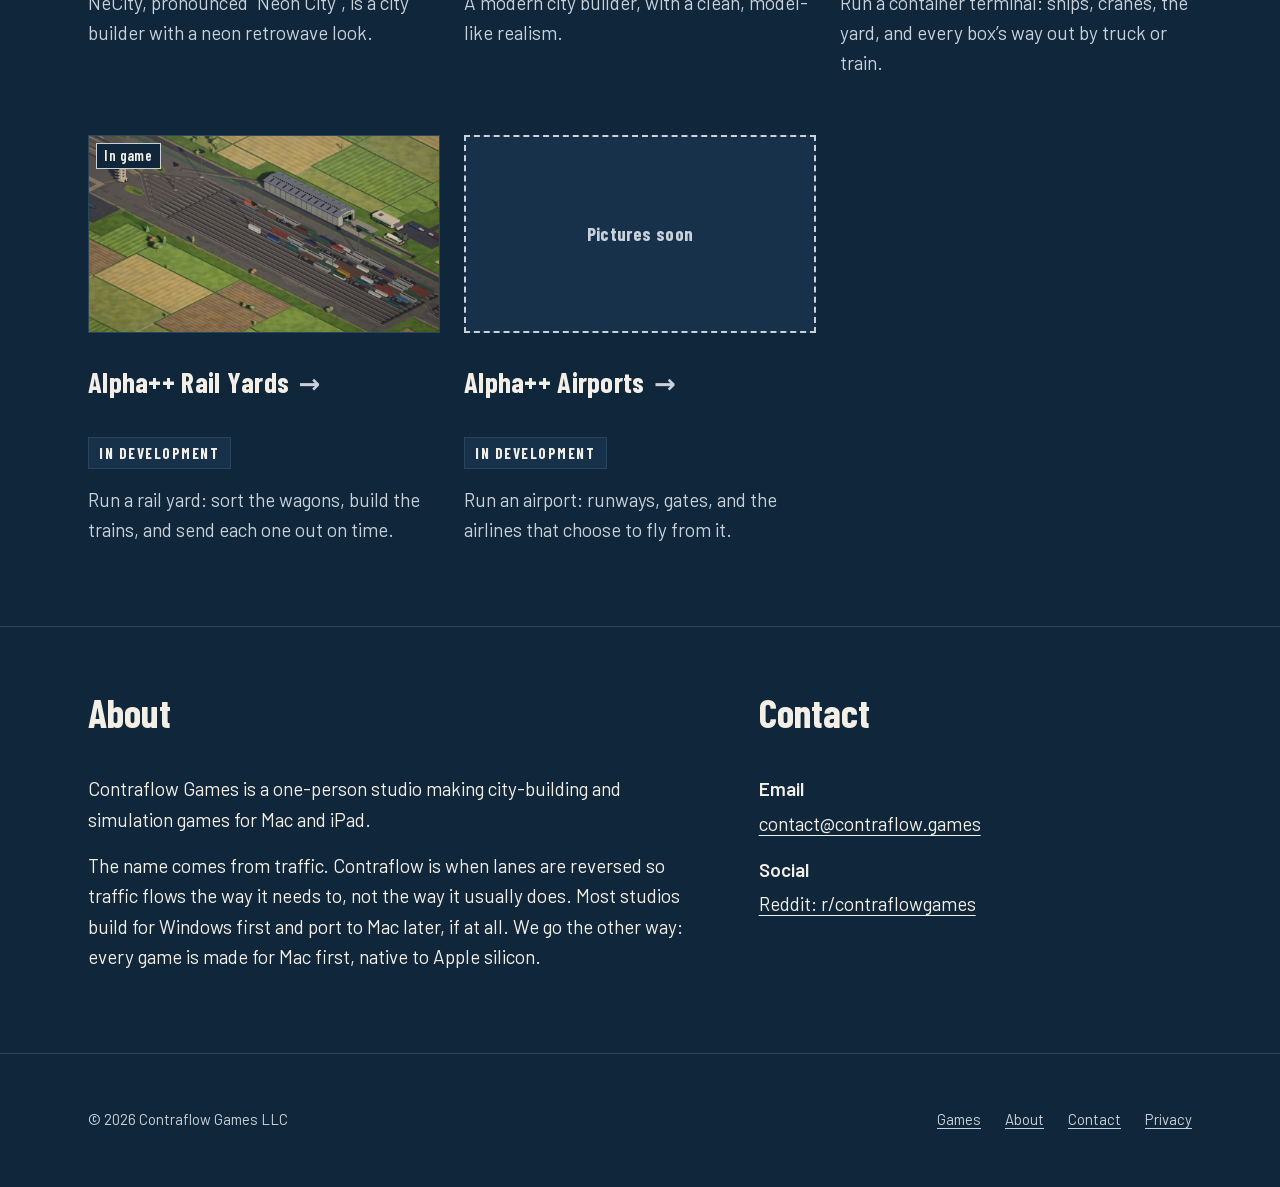
==== commit 4ee52bb8: "Site: Alpha++ Rail Yards' first in-game stills (the yard at midday, and at 19:00) replace its placeh" ====
--- a/index.html
+++ b/index.html
@@ -132,7 +132,7 @@
           <ul class="labels">
             <li class="status">In development</li>
           </ul>
-          <figure><div class="pic-soon" role="img" aria-label="Alpha++ Rail Yards: pictures soon">Pictures soon</div></figure>
+          <figure><img src="/assets/img/railyards-wide-480.jpg" srcset="/assets/img/railyards-wide-480.jpg 480w, /assets/img/railyards-wide-800.jpg 800w, /assets/img/railyards-wide-1600.jpg 1600w" sizes="(max-width: 760px) 100vw, 24rem" width="1600" height="1000" alt="Alpha++ Rail Yards in game: a sorting yard at midday, rows of wagons on parallel tracks, a control tower, a long shed and farmland around it" loading="lazy" decoding="async"><span class="stamp">In game</span></figure>
           <p class="game-line">Run a rail yard: sort the wagons, build the trains, and send each one out on time.</p>
         </article>
         <article class="card" aria-labelledby="airports">
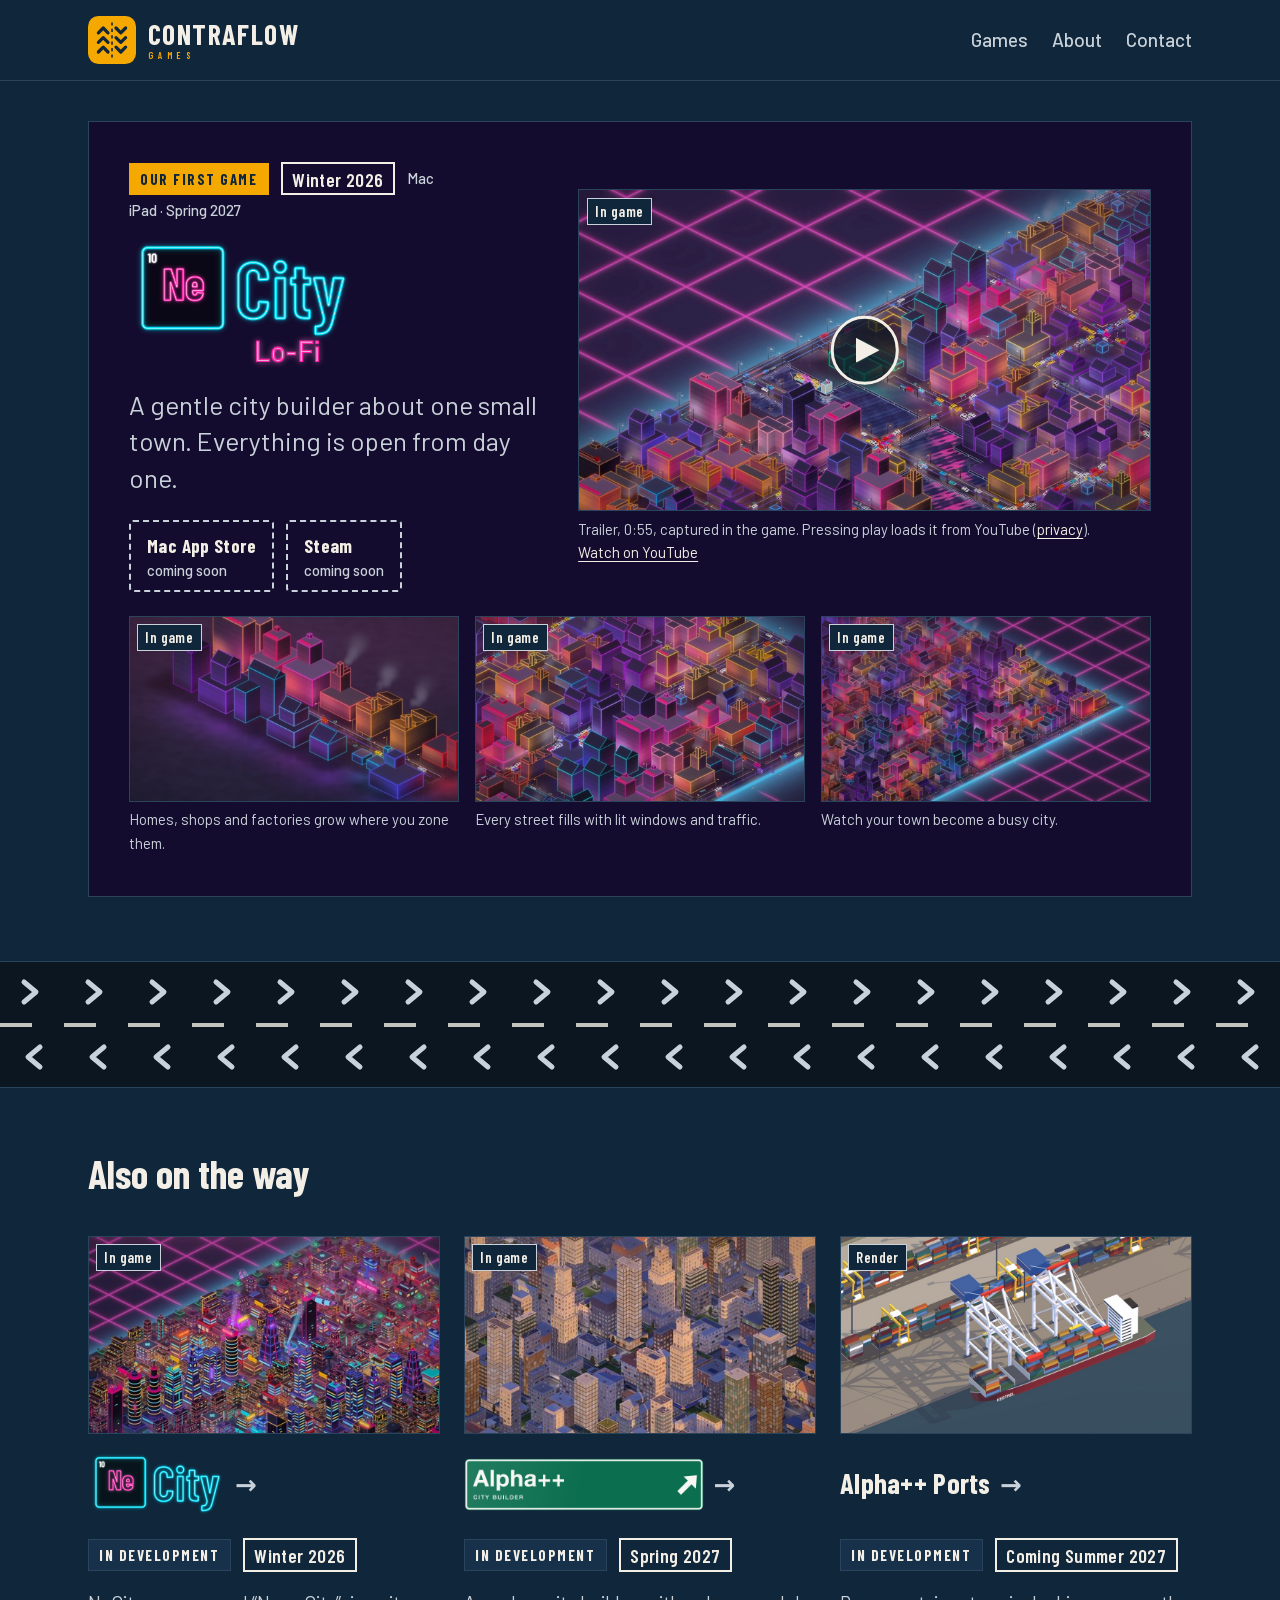
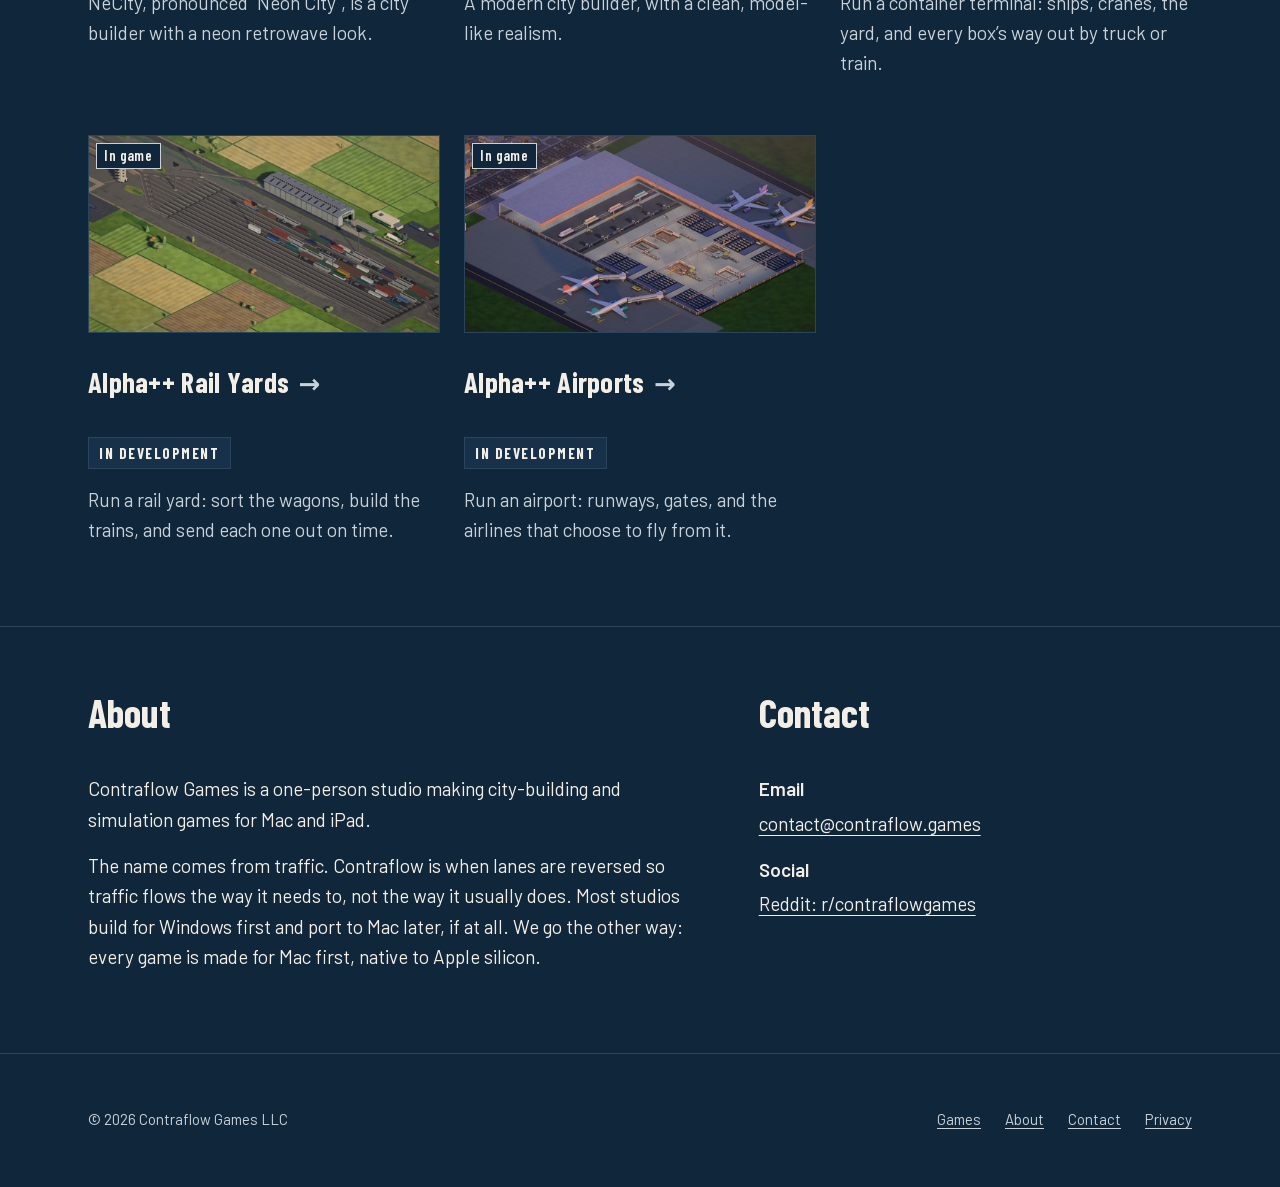
==== commit 5c8e565f: "Site: Alpha++ Airports' first in-game stills (the terminal at golden hour, closer on its stands, and" ====
--- a/index.html
+++ b/index.html
@@ -140,7 +140,7 @@
           <ul class="labels">
             <li class="status">In development</li>
           </ul>
-          <figure><div class="pic-soon" role="img" aria-label="Alpha++ Airports: pictures soon">Pictures soon</div></figure>
+          <figure><img src="/assets/img/airports-airfield-golden-480.jpg" srcset="/assets/img/airports-airfield-golden-480.jpg 480w, /assets/img/airports-airfield-golden-800.jpg 800w, /assets/img/airports-airfield-golden-1600.jpg 1600w" sizes="(max-width: 760px) 100vw, 24rem" width="1600" height="1000" alt="Alpha++ Airports in game: a terminal at golden hour with its roof cut away, gate lounges, shops and security inside, airliners at the stands and a town beyond the car park" loading="lazy" decoding="async"><span class="stamp">In game</span></figure>
           <p class="game-line">Run an airport: runways, gates, and the airlines that choose to fly from it.</p>
         </article>
       </div>
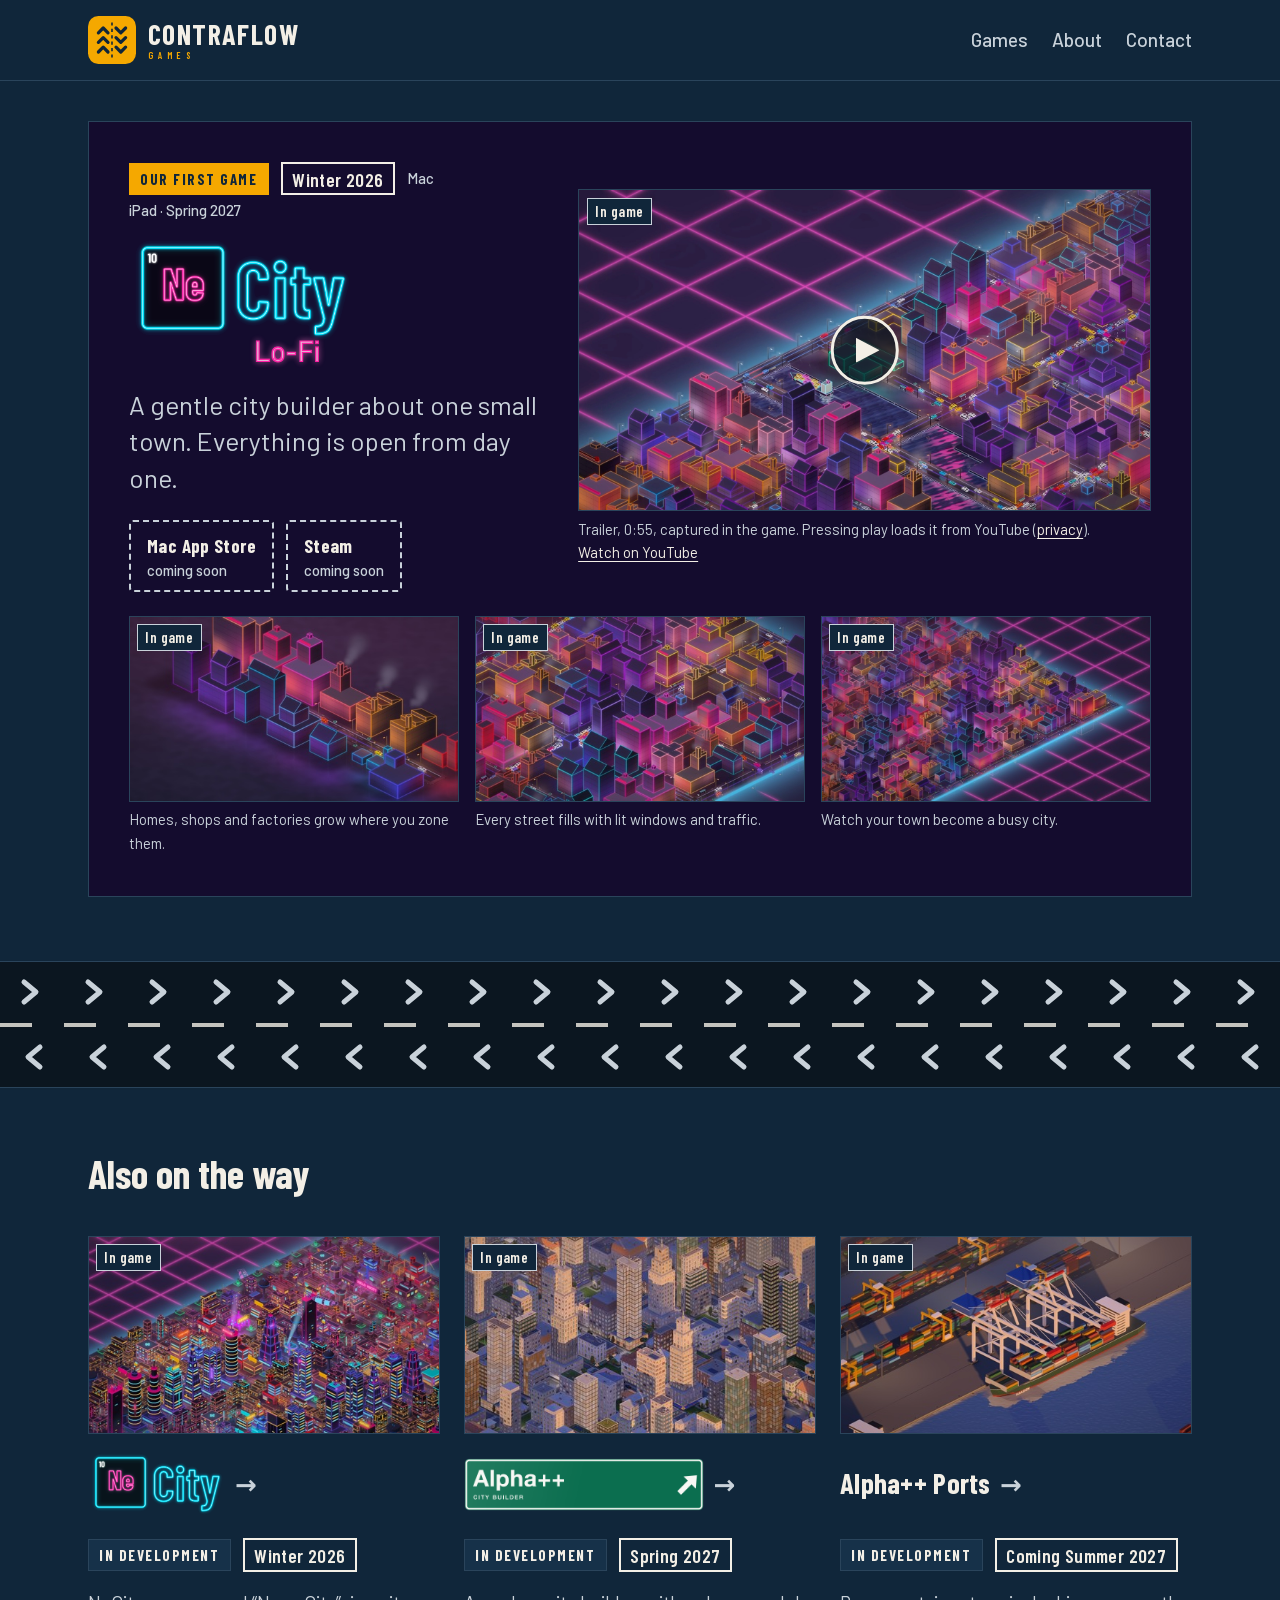
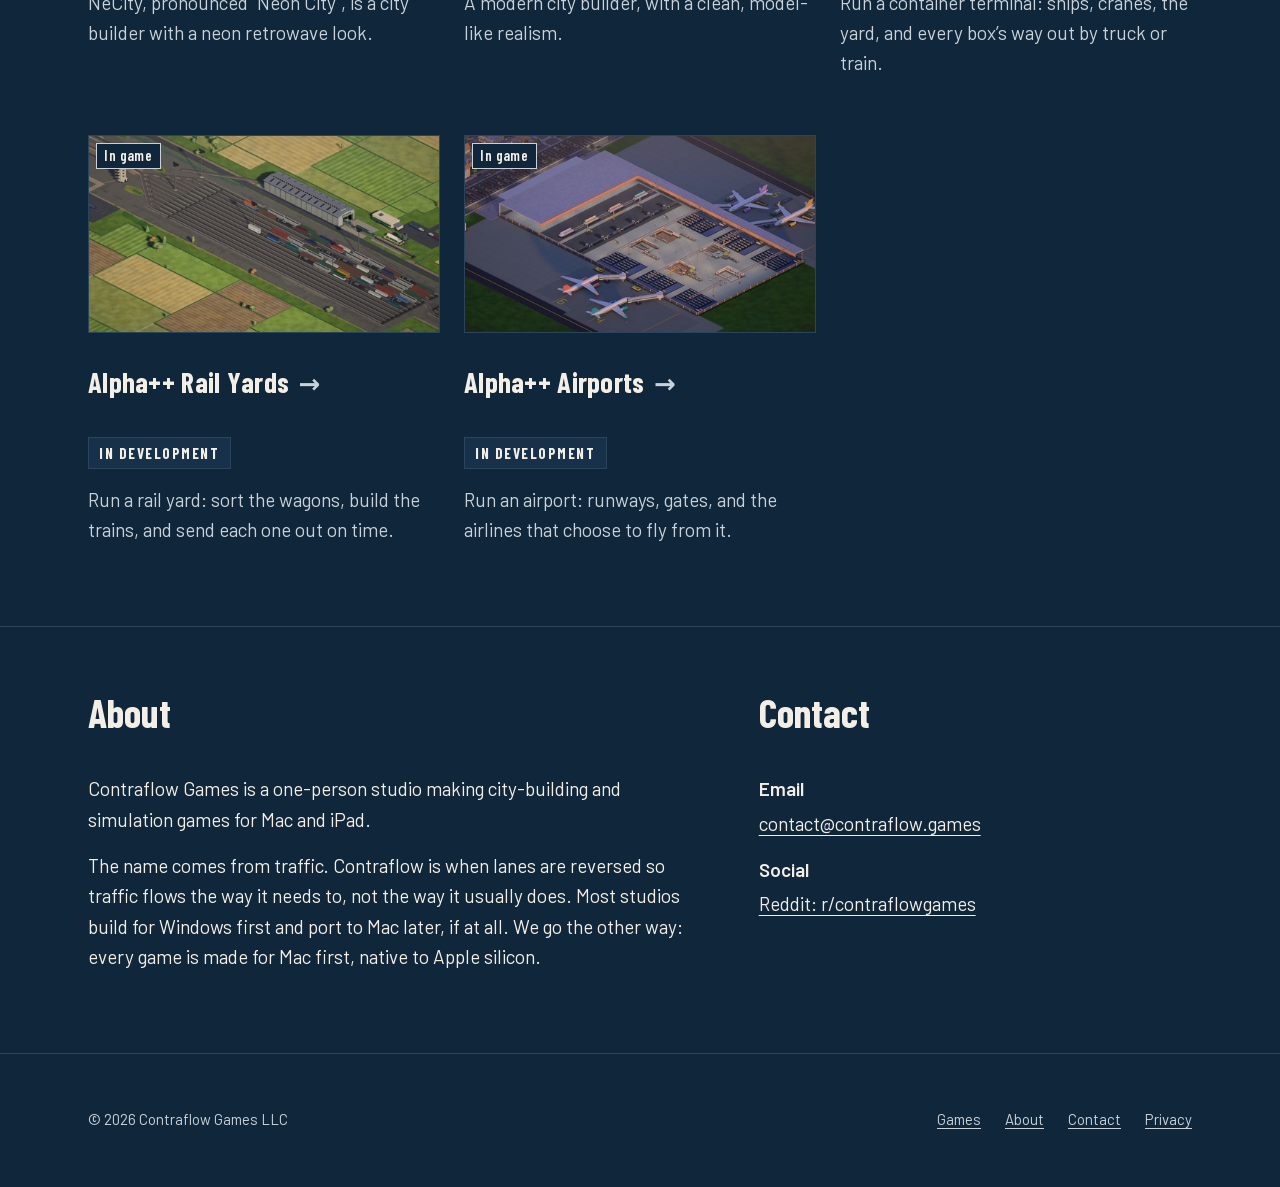
==== commit da078114: "Site: Alpha++ Ports' in-game stills from the Alpha++ engine (the quay, the yard, the terminal at dus" ====
--- a/index.html
+++ b/index.html
@@ -124,7 +124,7 @@
             <li class="status">In development</li>
             <li class="plate">Coming Summer 2027</li>
           </ul>
-          <figure><img src="/assets/img/port-terminal-hero-960.jpg" width="1600" height="900" alt="Alpha++ Ports render: two cranes working the container ship Kestrel at the quay, the stacked yard and its yard cranes behind" loading="lazy" decoding="async"><span class="stamp">Render</span></figure>
+          <figure><img src="/assets/img/ports-quay-480.jpg" srcset="/assets/img/ports-quay-480.jpg 480w, /assets/img/ports-quay-800.jpg 800w, /assets/img/ports-quay-1600.jpg 1600w" sizes="(max-width: 760px) 100vw, 24rem" width="1600" height="1000" alt="Alpha++ Ports in game: two cranes working the container ship Halden at the quay in evening sun, the stacked yard and its yard cranes behind" loading="lazy" decoding="async"><span class="stamp">In game</span></figure>
           <p class="game-line">Run a container terminal: ships, cranes, the yard, and every box&rsquo;s way out by truck or train.</p>
         </article>
         <article class="card" aria-labelledby="railyards">
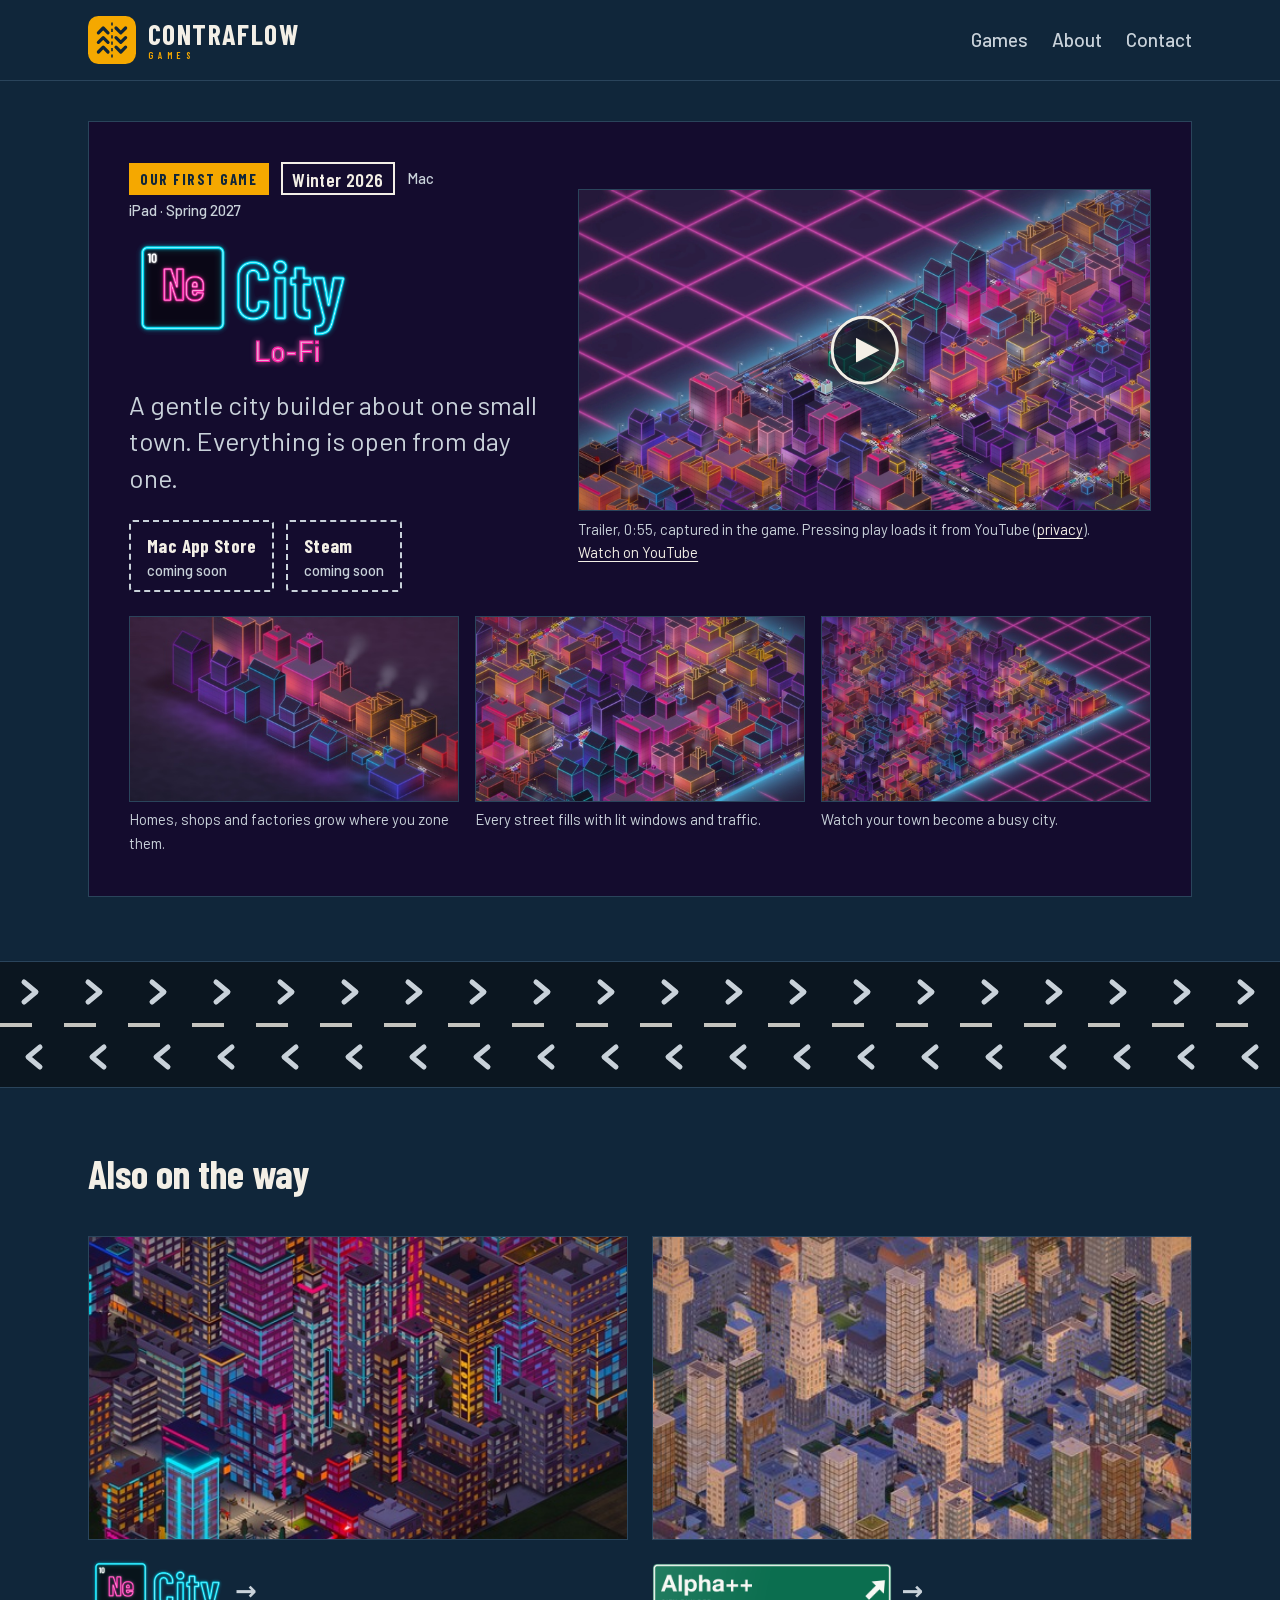
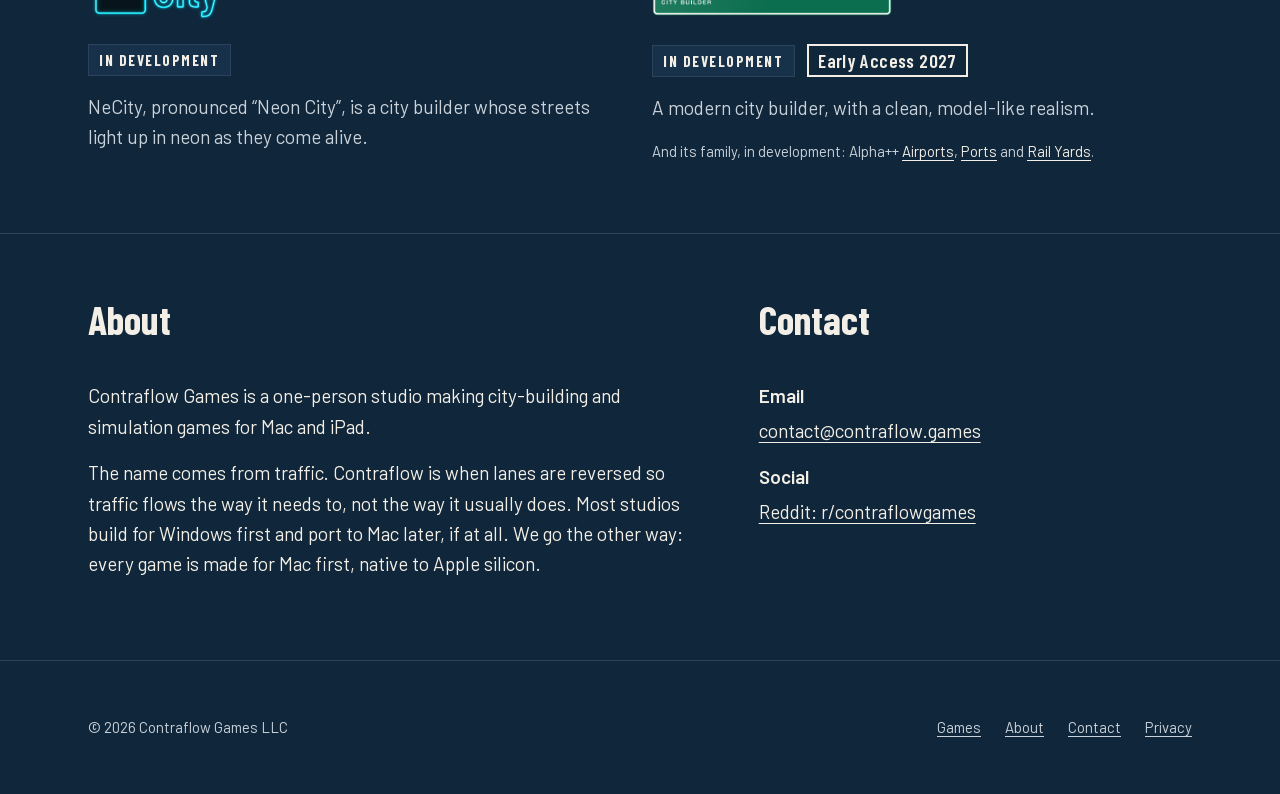
==== commit b0701c74: "Site: publish the 10-28 refresh with the Alpha++ family (contraflow-website site-alphapp-family 447a" ====
--- a/index.html
+++ b/index.html
@@ -68,22 +68,20 @@
         </div>
         <div class="gallery">
           <figure class="lead trailer">
-            <!-- The NeCity trailer, on YouTube. Nothing from Google loads until the button is
+            <!-- The NeCity Lo-Fi trailer, on YouTube. Nothing from Google loads until the button is
                  pressed: /assets/trailer.js then swaps in a youtube-nocookie embed. The video ID
                  lives only in the "Watch on YouTube" link below (the script reads it from there),
                  which is also the way to the trailer without JavaScript. Never autoplay on load. -->
-            <!-- The NeCity Lo-Fi trailer, on YouTube, loaded only on press (see the NeCity trailer's note and /assets/trailer.js). -->
             <div class="trailer-frame">
               <img src="/assets/img/lofi-trailer-poster-1600.jpg" width="1600" height="900" alt="">
-              <span class="stamp">In game</span>
               <button type="button" class="trailer-play" aria-label="Play the NeCity Lo-Fi trailer" hidden></button>
             </div>
             <figcaption>Trailer, 0:55, captured in the game. Pressing play loads it from YouTube (<a href="/privacy/">privacy</a>). <a class="trailer-link" href="https://youtu.be/xC1ucnFZtsM">Watch on YouTube</a></figcaption>
           </figure>
           <ul class="shots">
-            <li><figure><a class="zoom" href="/assets/img/lofi-first-blocks-2560.jpg"><img src="/assets/img/lofi-first-blocks-480.jpg" srcset="/assets/img/lofi-first-blocks-480.jpg 480w, /assets/img/lofi-first-blocks-800.jpg 800w, /assets/img/lofi-first-blocks-1600.jpg 1600w" sizes="(max-width: 760px) 100vw, 24rem" width="800" height="450" alt="NeCity Lo-Fi in game: homes, shops and factories along a lit street" loading="lazy" decoding="async"></a><span class="stamp">In game</span><figcaption>Homes, shops and factories grow where you zone them.</figcaption></figure></li>
-            <li><figure><a class="zoom" href="/assets/img/lofi-street-life-2560.jpg"><img src="/assets/img/lofi-street-life-480.jpg" srcset="/assets/img/lofi-street-life-480.jpg 480w, /assets/img/lofi-street-life-800.jpg 800w, /assets/img/lofi-street-life-1600.jpg 1600w" sizes="(max-width: 760px) 100vw, 24rem" width="800" height="450" alt="NeCity Lo-Fi in game: a busy town of glowing blocks, with traffic on the streets between them" loading="lazy" decoding="async"></a><span class="stamp">In game</span><figcaption>Every street fills with lit windows and traffic.</figcaption></figure></li>
-            <li><figure><a class="zoom" href="/assets/img/lofi-busy-city-2560.jpg"><img src="/assets/img/lofi-busy-city-480.jpg" srcset="/assets/img/lofi-busy-city-480.jpg 480w, /assets/img/lofi-busy-city-800.jpg 800w, /assets/img/lofi-busy-city-1600.jpg 1600w" sizes="(max-width: 760px) 100vw, 24rem" width="800" height="450" alt="NeCity Lo-Fi in game: a whole town grown into a busy city of glowing blocks" loading="lazy" decoding="async"></a><span class="stamp">In game</span><figcaption>Watch your town become a busy city.</figcaption></figure></li>
+            <li><figure><a class="zoom" href="/assets/img/lofi-first-blocks-2560.jpg"><img src="/assets/img/lofi-first-blocks-480.jpg" srcset="/assets/img/lofi-first-blocks-480.jpg 480w, /assets/img/lofi-first-blocks-800.jpg 800w, /assets/img/lofi-first-blocks-1600.jpg 1600w" sizes="(max-width: 760px) 100vw, 24rem" width="800" height="450" alt="NeCity Lo-Fi in game: homes, shops and factories along a lit street" loading="lazy" decoding="async"></a><figcaption>Homes, shops and factories grow where you zone them.</figcaption></figure></li>
+            <li><figure><a class="zoom" href="/assets/img/lofi-street-life-2560.jpg"><img src="/assets/img/lofi-street-life-480.jpg" srcset="/assets/img/lofi-street-life-480.jpg 480w, /assets/img/lofi-street-life-800.jpg 800w, /assets/img/lofi-street-life-1600.jpg 1600w" sizes="(max-width: 760px) 100vw, 24rem" width="800" height="450" alt="NeCity Lo-Fi in game: a busy town of glowing blocks, with traffic on the streets between them" loading="lazy" decoding="async"></a><figcaption>Every street fills with lit windows and traffic.</figcaption></figure></li>
+            <li><figure><a class="zoom" href="/assets/img/lofi-busy-city-2560.jpg"><img src="/assets/img/lofi-busy-city-480.jpg" srcset="/assets/img/lofi-busy-city-480.jpg 480w, /assets/img/lofi-busy-city-800.jpg 800w, /assets/img/lofi-busy-city-1600.jpg 1600w" sizes="(max-width: 760px) 100vw, 24rem" width="800" height="450" alt="NeCity Lo-Fi in game: a whole town grown into a busy city of glowing blocks" loading="lazy" decoding="async"></a><figcaption>Watch your town become a busy city.</figcaption></figure></li>
           </ul>
         </div>
       </article>
@@ -97,51 +95,25 @@
   <section class="section" id="games" aria-labelledby="games-title">
     <div class="wrap">
       <h2 id="games-title">Also on the way</h2>
-      <div class="cards">
+      <div class="cards two">
         <!-- NAME-DEPENDENT: "NeCity" is a working title, not yet trademark-cleared. Nothing with the name is published until the check clears. -->
         <article class="card" aria-labelledby="necity">
           <h3 class="game-name" id="necity"><a class="name-link" href="/games/#necity"><img class="game-wordmark" src="/assets/img/brand/necity-wordmark.png" alt="NeCity" width="852" height="421"></a></h3>
           <ul class="labels">
             <li class="status">In development</li>
-            <li class="plate">Winter 2026</li>
           </ul>
-          <figure><img src="/assets/img/necity-towers-480.jpg" srcset="/assets/img/necity-towers-480.jpg 480w, /assets/img/necity-towers-800.jpg 800w, /assets/img/necity-towers-1600.jpg 1600w" sizes="(max-width: 760px) 100vw, 24rem" width="800" height="450" alt="NeCity in game: the skyline up close, towers of many shapes lit in neon" loading="lazy" decoding="async"><span class="stamp">In game</span></figure>
-          <p class="game-line">NeCity, pronounced &ldquo;Neon City&rdquo;, is a city builder with a neon retrowave look.</p>
+          <figure><img src="/assets/img/necity-ultra-downtown-480.jpg" srcset="/assets/img/necity-ultra-downtown-480.jpg 480w, /assets/img/necity-ultra-downtown-800.jpg 800w, /assets/img/necity-ultra-downtown-1600.jpg 1600w" sizes="(max-width: 760px) 100vw, 24rem" width="800" height="450" alt="NeCity: downtown on a busy night, towers trimmed in neon" loading="lazy" decoding="async"></figure>
+          <p class="game-line">NeCity, pronounced &ldquo;Neon City&rdquo;, is a city builder whose streets light up in neon as they come alive.</p>
         </article>
         <article class="card" aria-labelledby="alpha">
           <h3 class="game-name" id="alpha"><a class="name-link" href="/games/#alpha"><img class="game-wordmark sign" src="/assets/img/brand/alphapp-lockup.png" alt="Alpha++ · City builder" width="2356" height="520"></a></h3>
           <ul class="labels">
             <li class="status">In development</li>
-            <li class="plate">Spring 2027</li>
+            <li class="plate">Early Access 2027</li>
           </ul>
-          <figure><img src="/assets/img/alphapp-skyline-480.jpg" srcset="/assets/img/alphapp-skyline-480.jpg 480w, /assets/img/alphapp-skyline-800.jpg 800w, /assets/img/alphapp-skyline-1600.jpg 1600w" sizes="(max-width: 760px) 100vw, 24rem" width="1600" height="900" alt="Alpha++ in game: a dense downtown at 18:30, brick, stone and glass towers of many shapes in low evening sun" loading="lazy" decoding="async"><span class="stamp">In game</span></figure>
+          <figure><img src="/assets/img/alphapp-golden-skyline-480.jpg" srcset="/assets/img/alphapp-golden-skyline-480.jpg 480w, /assets/img/alphapp-golden-skyline-800.jpg 800w, /assets/img/alphapp-golden-skyline-1600.jpg 1600w" sizes="(max-width: 760px) 100vw, 24rem" width="800" height="450" alt="Alpha++ in game: a dense downtown at 18:30, brick, stone and glass towers of many shapes in low evening sun" loading="lazy" decoding="async"></figure>
           <p class="game-line">A modern city builder, with a clean, model-like realism.</p>
-        </article>
-        <!-- PENDING: the in-game renders show invented ship lines ("Kestrel", "Corvane", "Halden") on the hulls, awaiting the owner's name check. -->
-        <article class="card" aria-labelledby="quayside">
-          <h3 class="game-name text-mark" id="quayside"><a class="name-link" href="/games/#quayside">Alpha++ Ports</a></h3>
-          <ul class="labels">
-            <li class="status">In development</li>
-            <li class="plate">Coming Summer 2027</li>
-          </ul>
-          <figure><img src="/assets/img/ports-quay-480.jpg" srcset="/assets/img/ports-quay-480.jpg 480w, /assets/img/ports-quay-800.jpg 800w, /assets/img/ports-quay-1600.jpg 1600w" sizes="(max-width: 760px) 100vw, 24rem" width="1600" height="1000" alt="Alpha++ Ports in game: two cranes working the container ship Halden at the quay in evening sun, the stacked yard and its yard cranes behind" loading="lazy" decoding="async"><span class="stamp">In game</span></figure>
-          <p class="game-line">Run a container terminal: ships, cranes, the yard, and every box&rsquo;s way out by truck or train.</p>
-        </article>
-        <article class="card" aria-labelledby="railyards">
-          <h3 class="game-name text-mark" id="railyards"><a class="name-link" href="/games/#railyards">Alpha++ Rail Yards</a></h3>
-          <ul class="labels">
-            <li class="status">In development</li>
-          </ul>
-          <figure><img src="/assets/img/railyards-wide-480.jpg" srcset="/assets/img/railyards-wide-480.jpg 480w, /assets/img/railyards-wide-800.jpg 800w, /assets/img/railyards-wide-1600.jpg 1600w" sizes="(max-width: 760px) 100vw, 24rem" width="1600" height="1000" alt="Alpha++ Rail Yards in game: a sorting yard at midday, rows of wagons on parallel tracks, a control tower, a long shed and farmland around it" loading="lazy" decoding="async"><span class="stamp">In game</span></figure>
-          <p class="game-line">Run a rail yard: sort the wagons, build the trains, and send each one out on time.</p>
-        </article>
-        <article class="card" aria-labelledby="airports">
-          <h3 class="game-name text-mark" id="airports"><a class="name-link" href="/games/#airports">Alpha++ Airports</a></h3>
-          <ul class="labels">
-            <li class="status">In development</li>
-          </ul>
-          <figure><img src="/assets/img/airports-airfield-golden-480.jpg" srcset="/assets/img/airports-airfield-golden-480.jpg 480w, /assets/img/airports-airfield-golden-800.jpg 800w, /assets/img/airports-airfield-golden-1600.jpg 1600w" sizes="(max-width: 760px) 100vw, 24rem" width="1600" height="1000" alt="Alpha++ Airports in game: a terminal at golden hour with its roof cut away, gate lounges, shops and security inside, airliners at the stands and a town beyond the car park" loading="lazy" decoding="async"><span class="stamp">In game</span></figure>
-          <p class="game-line">Run an airport: runways, gates, and the airlines that choose to fly from it.</p>
+          <p class="family-line">And its family, in development: Alpha++ <a href="/games/#airports">Airports</a>, <a href="/games/#ports">Ports</a> and <a href="/games/#railyards">Rail Yards</a>.</p>
         </article>
       </div>
     </div>
--- a/assets/site.css
+++ b/assets/site.css
@@ -162,6 +162,13 @@
 .game + .game { margin-top: var(--space-5); padding-top: var(--space-5); border-top: 2px dashed var(--border); }
 .game-head > :last-child { margin-bottom: 0; }
 .game-line { margin: 0 0 var(--space-2); color: var(--text-muted); max-width: var(--measure); }
+/* Alpha++'s family: text only, a line each, quieter than the game it belongs to. */
+.family { margin-top: var(--space-3); padding-top: var(--space-2); border-top: 2px dashed var(--border); }
+.family h3 { font: 700 var(--step-1)/1.15 var(--font-display); margin: 0 0 var(--space-1); }
+.family dl { margin: 0; display: grid; gap: var(--space-2); }
+.family dt { font: 700 var(--step-0)/1.2 var(--font-display); letter-spacing: 0.01em; }
+.family dd { margin: 0.2rem 0 0; color: var(--text-muted); max-width: var(--measure); }
+.family-line { margin: 0; color: var(--text-muted); font-size: var(--step--1); max-width: var(--measure); }
 
 @media (min-width: 761px) {
   .game { grid-template-columns: minmax(0, 1fr) minmax(0, 2fr); }
@@ -231,28 +238,6 @@
 .pair figcaption { grid-column: 1 / -1; margin-top: 0; }
 .gallery-note { font-size: var(--step--1); color: var(--text-muted); margin: 0; }
 .pic, .shots figure, .card figure { position: relative; }
-
-/* A game with no pictures yet: a 16:9 box dashed like the store placeholders,
-   so it reads as roadworks rather than a missing image. */
-.pic-soon {
-  display: flex; align-items: center; justify-content: center;
-  aspect-ratio: 16 / 9; box-sizing: border-box;
-  border: 2px dashed var(--text-muted); background: var(--surface);
-  font: 700 var(--step-0)/1 var(--font-display); letter-spacing: 0.02em;
-  color: var(--text-muted);
-}
-.pair .pic-soon { grid-column: 1 / -1; }
-
-/* The honest label, on the picture itself: "In game" for gameplay captures,
-   "Render" for staged or offline frames. */
-.stamp {
-  position: absolute; left: 0.5rem; top: 0.5rem; z-index: 1;
-  background: var(--bg); color: var(--text);
-  border: 1px solid var(--text-muted);
-  font: 600 var(--step--1)/1 var(--font-display); letter-spacing: 0.03em;
-  padding: 0.3rem 0.45rem;
-  pointer-events: none;
-}
 
 /* The trailer: a poster and a play button until pressed (assets/trailer.js),
    then the YouTube player in the same 16:9 box. */
@@ -296,6 +281,7 @@
 /* ---- Home: "Also on the way" -------------------------------------------- */
 
 .cards { display: grid; grid-template-columns: repeat(3, minmax(0, 1fr)); gap: var(--space-4) var(--space-3); }
+.cards.two { grid-template-columns: repeat(2, minmax(0, 1fr)); }
 .card { display: flex; flex-direction: column; }
 .card figure { margin-bottom: var(--space-2); }
 /* A card's logo or name is its link to the game's section on the games page:
@@ -324,7 +310,7 @@
   .lead-game .shots { display: flex; overflow-x: auto; scroll-snap-type: x mandatory; padding-bottom: var(--space-1); }
   .lead-game .shots li { flex: 0 0 80%; scroll-snap-align: start; }
   .lead-game { padding-block: var(--space-2) var(--space-4); }
-  .cards { grid-template-columns: 1fr; }
+  .cards, .cards.two { grid-template-columns: 1fr; }
   .card + .card { border-top: 2px dashed var(--border); padding-top: var(--space-4); }
 }
 
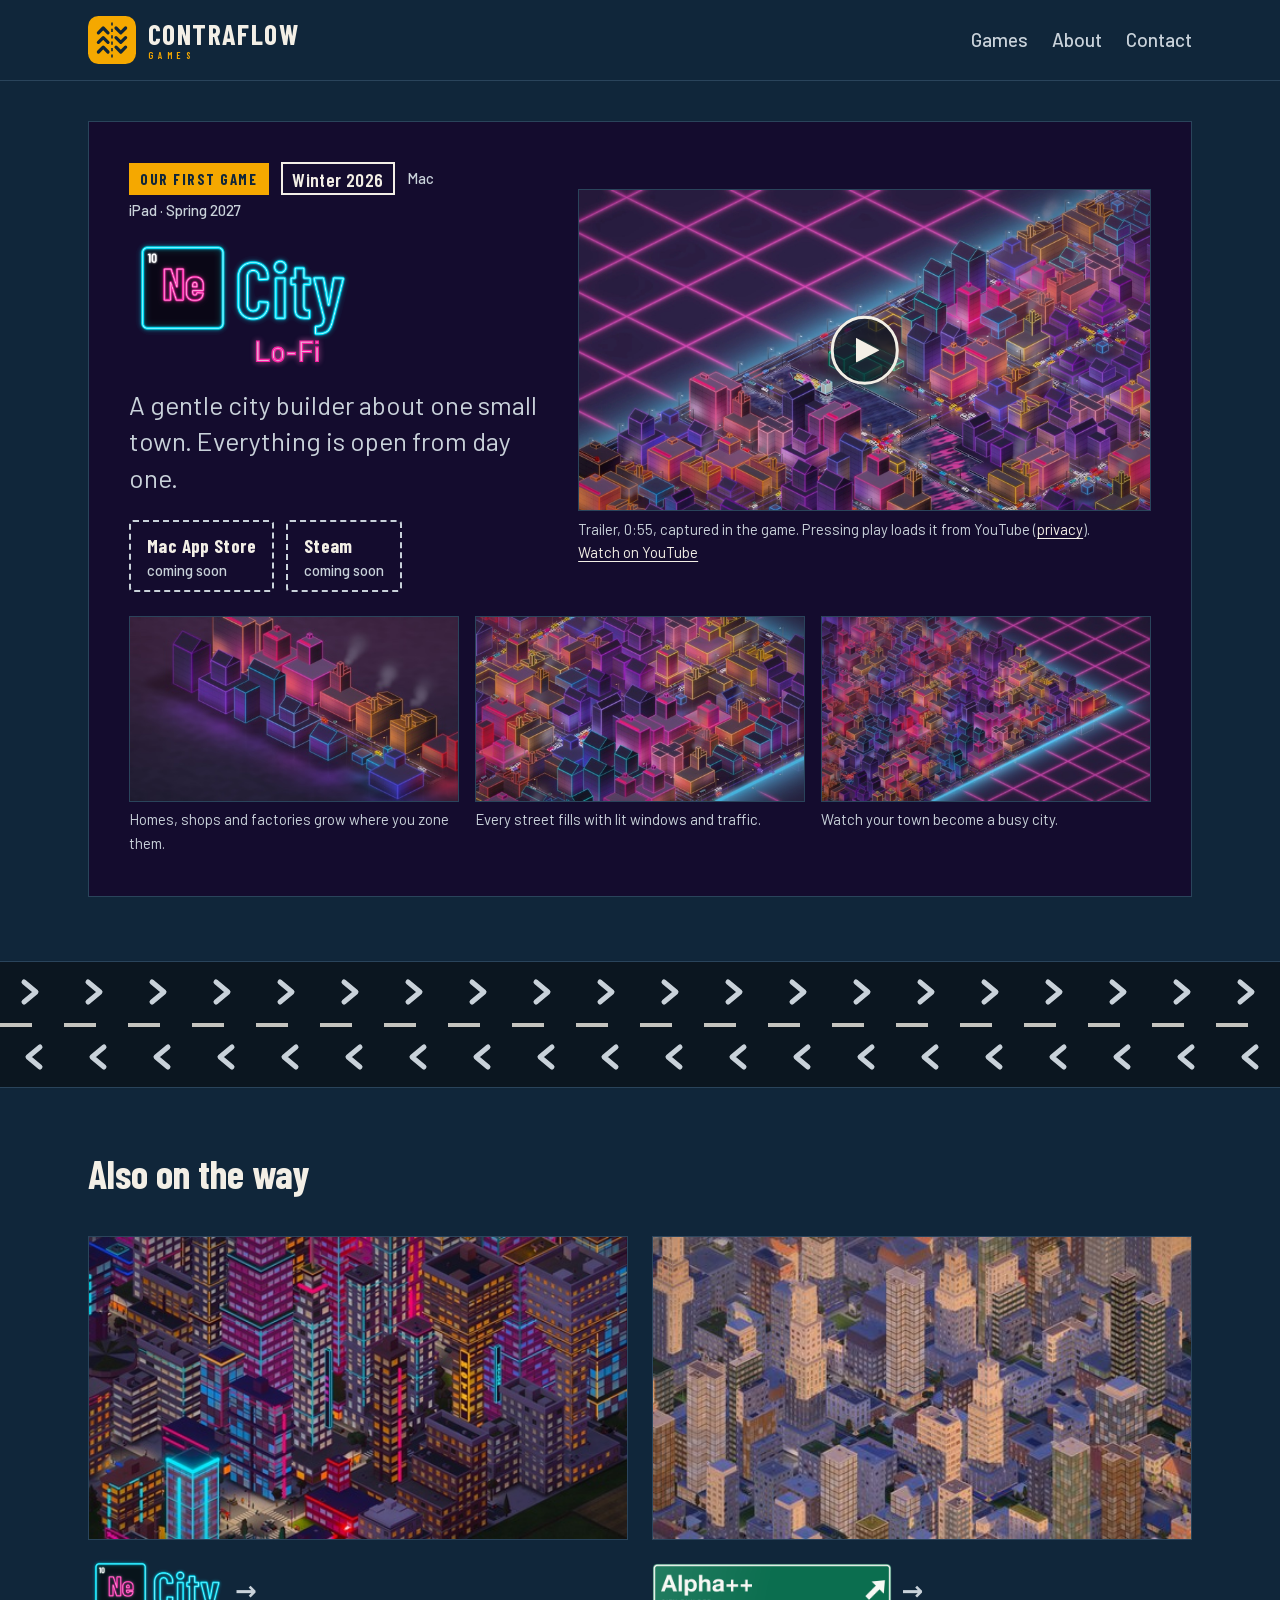
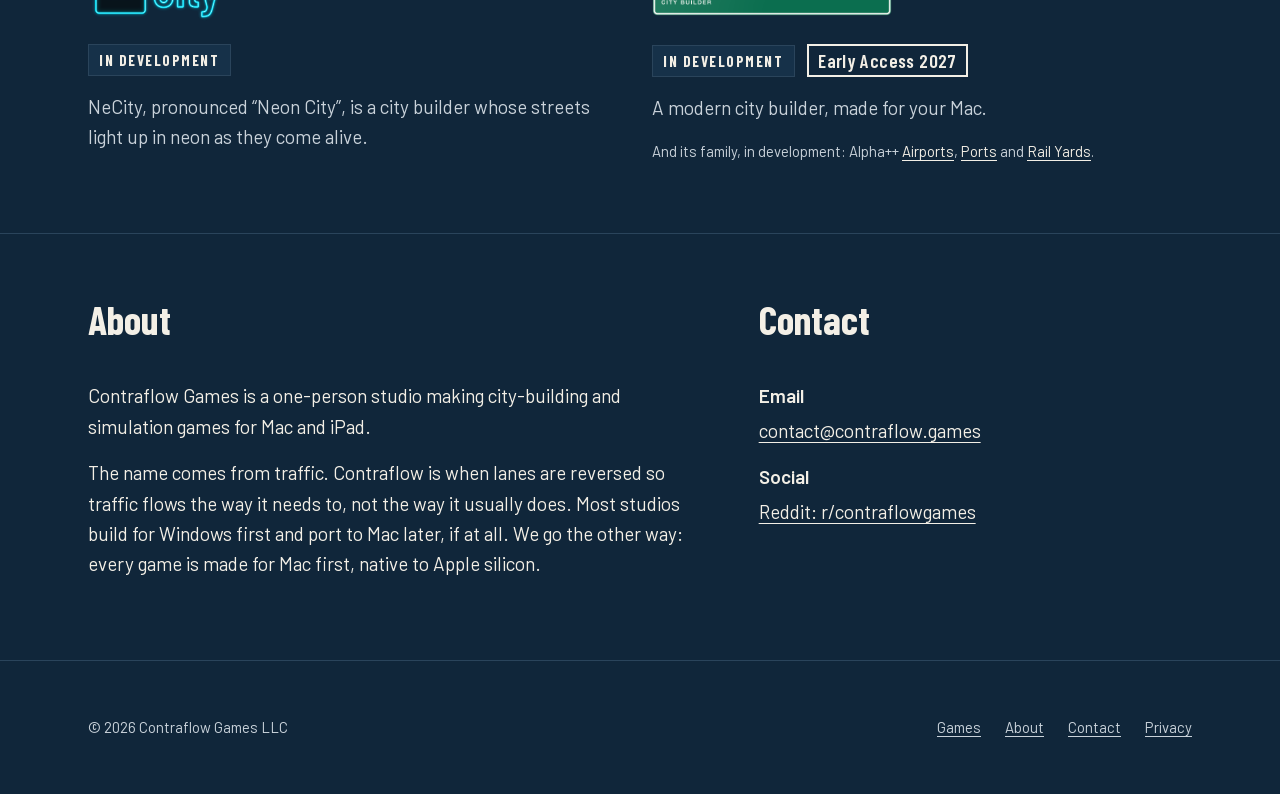
==== commit 7839e7c6: "Alpha++'s line: "A modern city builder, made for your Mac." (contraflow-website 1b4b418) Co-Authored" ====
--- a/index.html
+++ b/index.html
@@ -112,7 +112,7 @@
             <li class="plate">Early Access 2027</li>
           </ul>
           <figure><img src="/assets/img/alphapp-golden-skyline-480.jpg" srcset="/assets/img/alphapp-golden-skyline-480.jpg 480w, /assets/img/alphapp-golden-skyline-800.jpg 800w, /assets/img/alphapp-golden-skyline-1600.jpg 1600w" sizes="(max-width: 760px) 100vw, 24rem" width="800" height="450" alt="Alpha++ in game: a dense downtown at 18:30, brick, stone and glass towers of many shapes in low evening sun" loading="lazy" decoding="async"></figure>
-          <p class="game-line">A modern city builder, with a clean, model-like realism.</p>
+          <p class="game-line">A modern city builder, made for your Mac.</p>
           <p class="family-line">And its family, in development: Alpha++ <a href="/games/#airports">Airports</a>, <a href="/games/#ports">Ports</a> and <a href="/games/#railyards">Rail Yards</a>.</p>
         </article>
       </div>
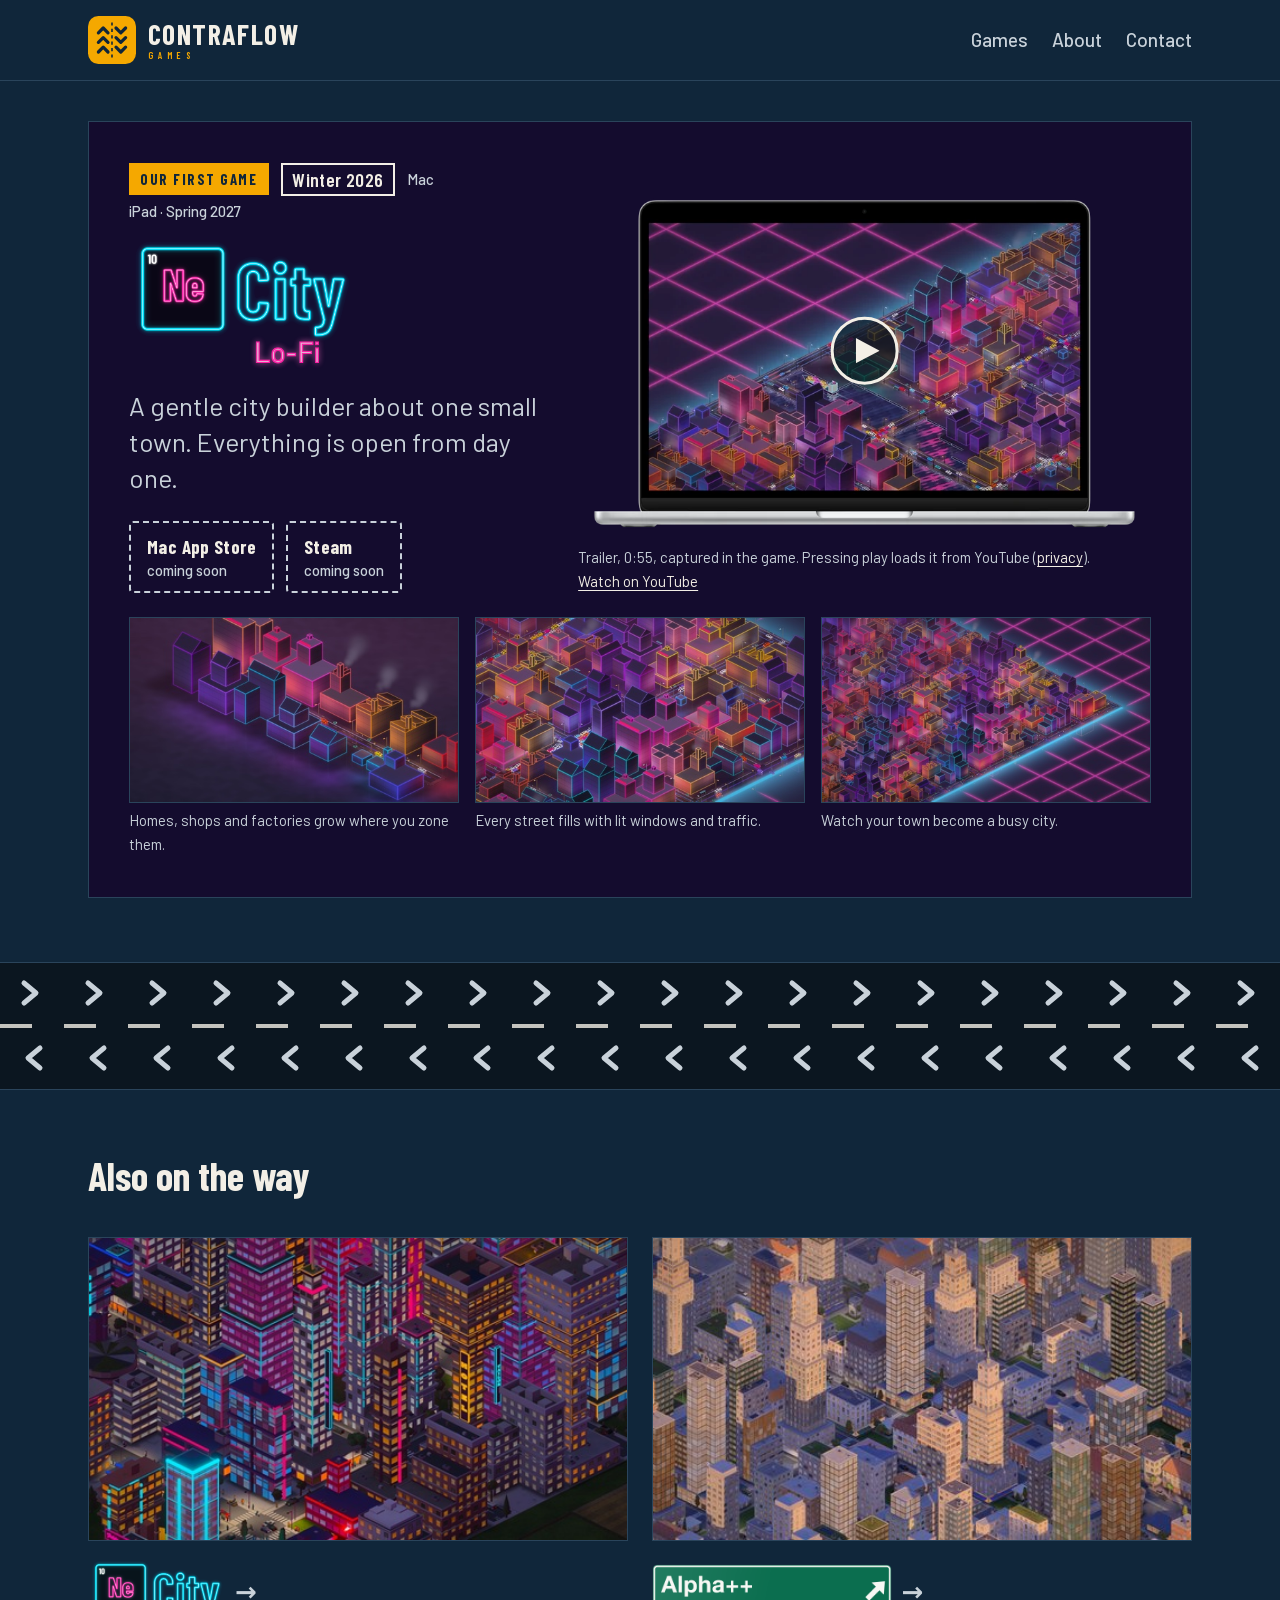
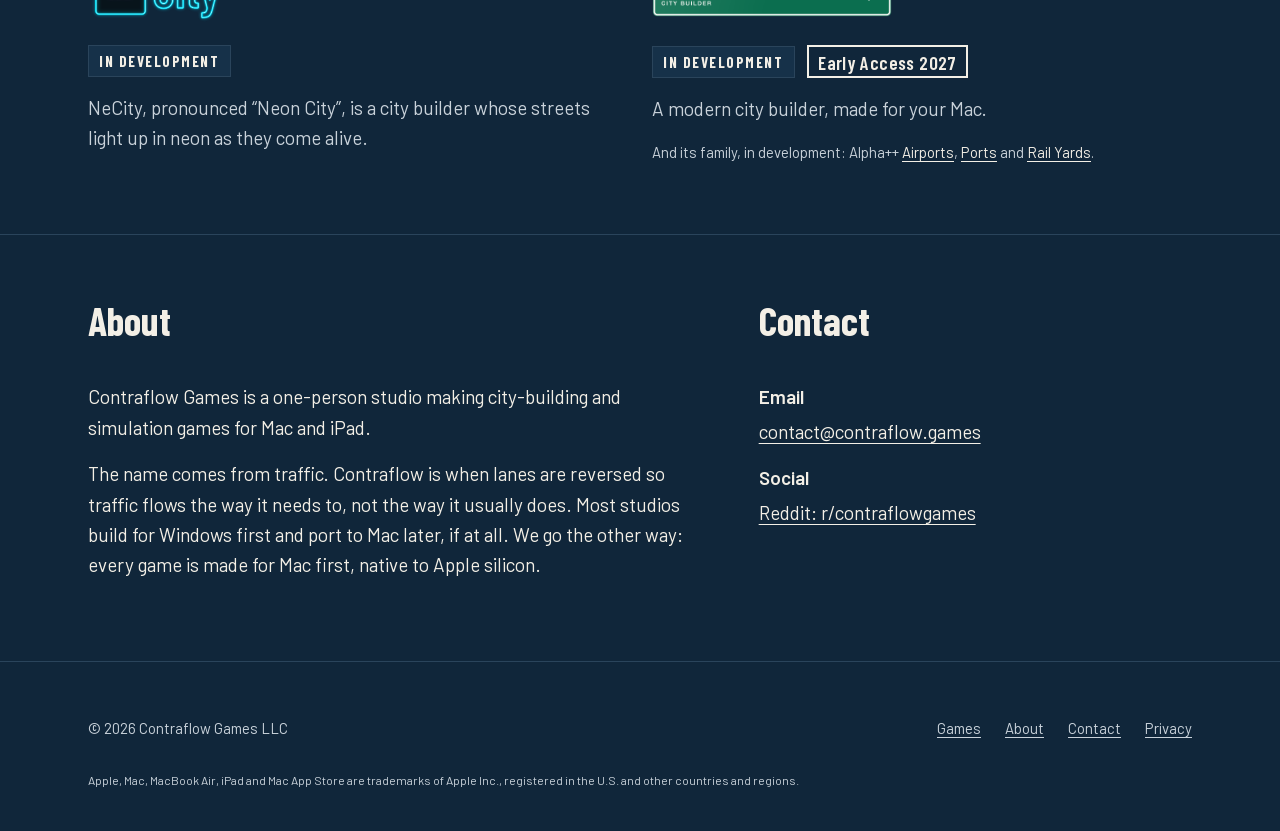
==== commit b9aef8fd: "Home: Lo-Fi's trailer poster on Apple's MacBook Air bezel, and Apple's trademark credit line in ever" ====
--- a/index.html
+++ b/index.html
@@ -72,8 +72,11 @@
                  pressed: /assets/trailer.js then swaps in a youtube-nocookie embed. The video ID
                  lives only in the "Watch on YouTube" link below (the script reads it from there),
                  which is also the way to the trailer without JavaScript. Never autoplay on load. -->
-            <div class="trailer-frame">
-              <img src="/assets/img/lofi-trailer-poster-1600.jpg" width="1600" height="900" alt="">
+            <!-- The poster is the trailer's first frame on Apple's MacBook Air bezel (Apple Design Resources,
+                 Silver, unaltered: no shadow, tilt or crop, per Apple's marketing guidelines). The play button sits
+                 on the screen's picture, not on the laptop. Pressing it replaces the laptop with the 16:9 player. -->
+            <div class="trailer-frame device">
+              <img src="/assets/img/lofi-macbook-air-1600.webp" srcset="/assets/img/lofi-macbook-air-800.webp 800w, /assets/img/lofi-macbook-air-1600.webp 1600w" sizes="(max-width: 760px) 100vw, 44rem" width="1600" height="1054" alt="NeCity Lo-Fi on a MacBook Air">
               <button type="button" class="trailer-play" aria-label="Play the NeCity Lo-Fi trailer" hidden></button>
             </div>
             <figcaption>Trailer, 0:55, captured in the game. Pressing play loads it from YouTube (<a href="/privacy/">privacy</a>). <a class="trailer-link" href="https://youtu.be/xC1ucnFZtsM">Watch on YouTube</a></figcaption>
@@ -144,6 +147,7 @@
       <li><a href="/contact/">Contact</a></li>
       <li><a href="/privacy/">Privacy</a></li>
     </ul>
+    <p class="credit-line">Apple, Mac, MacBook Air, iPad and Mac App Store are trademarks of Apple Inc., registered in the U.S. and other countries and regions.</p>
   </div>
 </footer>
 <script src="/assets/trailer.js" defer></script>
--- a/assets/site.css
+++ b/assets/site.css
@@ -258,6 +258,12 @@
 .trailer-play:hover, .trailer-play:focus-visible { border-color: var(--accent); }
 .trailer-play:hover::before, .trailer-play:focus-visible::before { background: var(--accent); }
 .trailer-link { color: var(--text); white-space: nowrap; }
+/* On a device: the poster is Apple's bezel with the frame on its screen, shown whole on the section's own
+   background. Its screen is centred in the image, so the centred play button lands on the picture. Once
+   playing, the box goes back to the plain 16:9 player. */
+.trailer-frame.device { aspect-ratio: 1600 / 1054; background: none; border: 0; }
+.trailer-frame.device img { object-fit: contain; }
+.trailer-frame.device:has(iframe) { aspect-ratio: 16 / 9; background: #000; border: 1px solid var(--border); }
 
 /* Alpha++: the exit-tab sign stands in front of its city, like a real sign. */
 .pic { overflow: hidden; }
@@ -338,6 +344,7 @@
 .site-footer .wrap { display: flex; flex-wrap: wrap; gap: var(--space-2) var(--space-4); justify-content: space-between; align-items: center; }
 .site-footer ul { display: flex; flex-wrap: wrap; gap: var(--space-3); list-style: none; margin: 0; padding: 0; }
 .site-footer a { color: var(--text-muted); }
+.site-footer .credit-line { flex-basis: 100%; margin: 0; font-size: var(--step--2, 0.75rem); }
 
 /* ---- 404 ----------------------------------------------------------------- */
 
